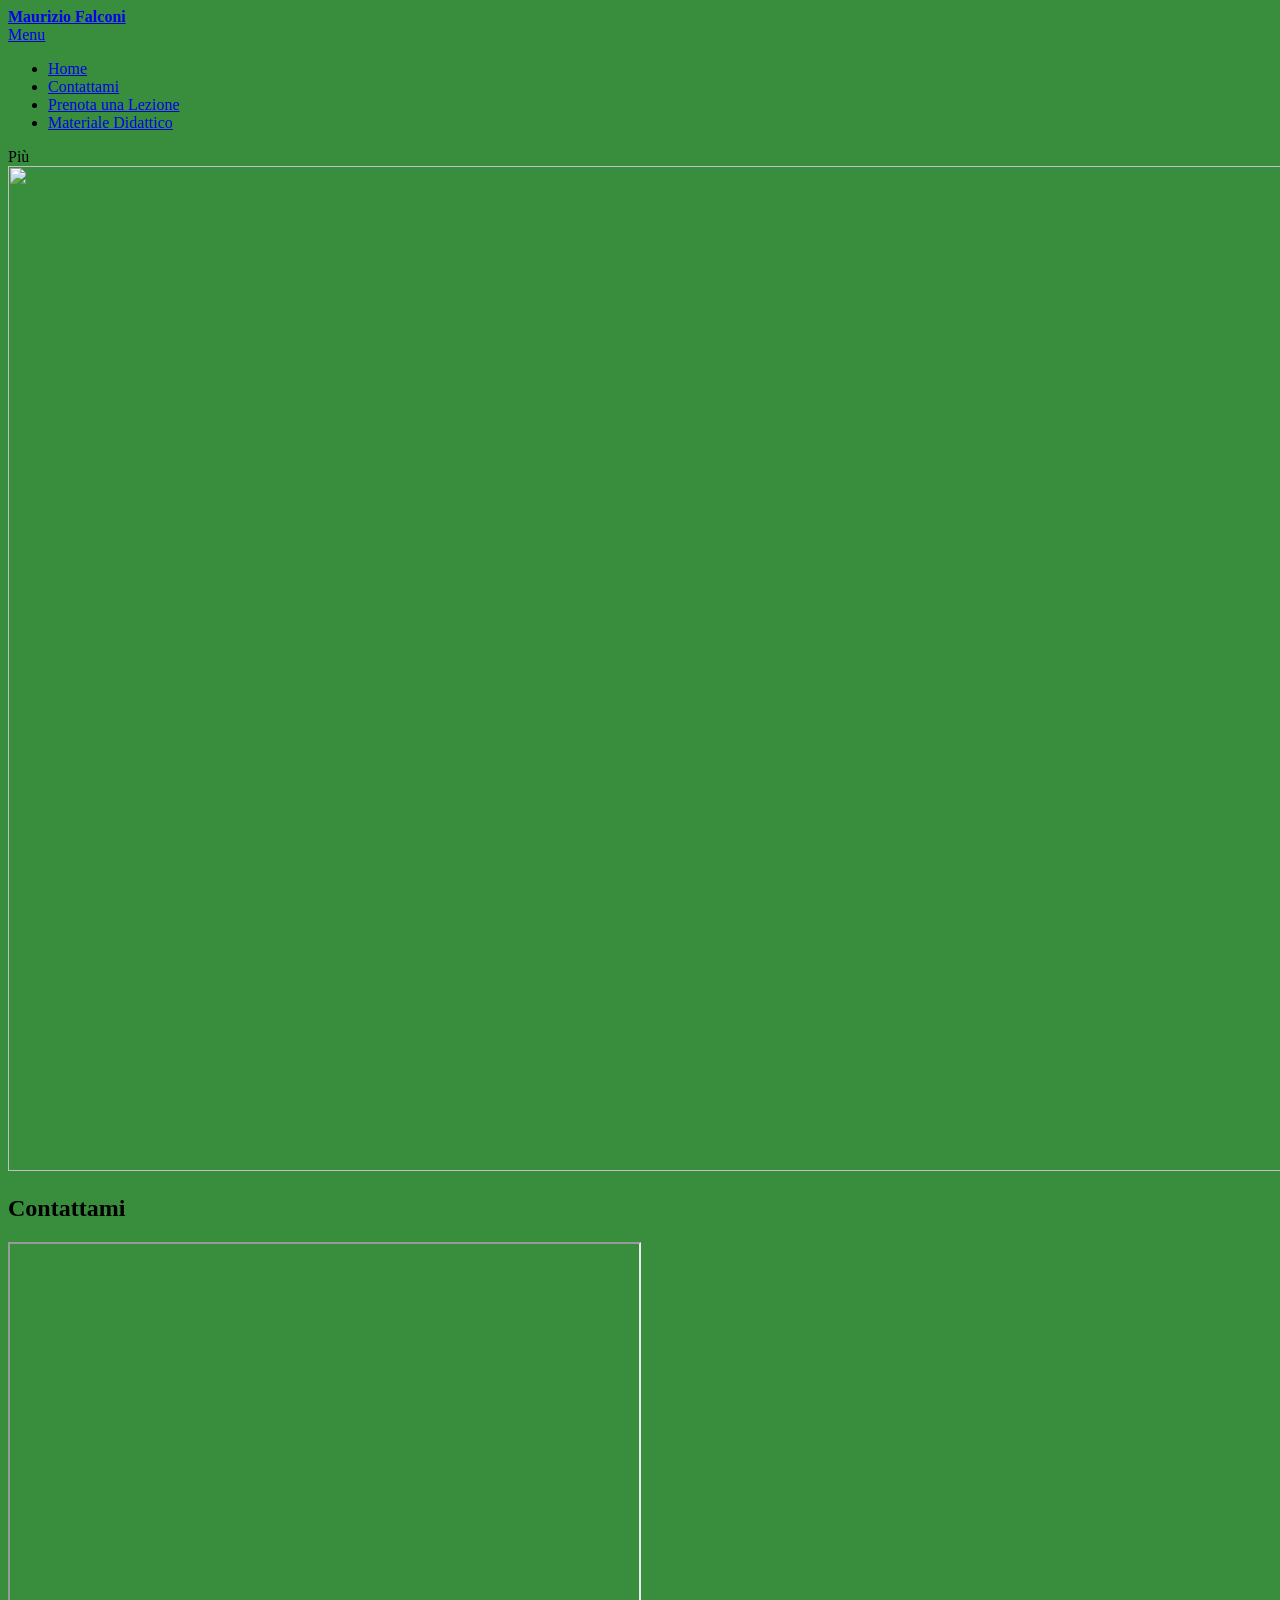
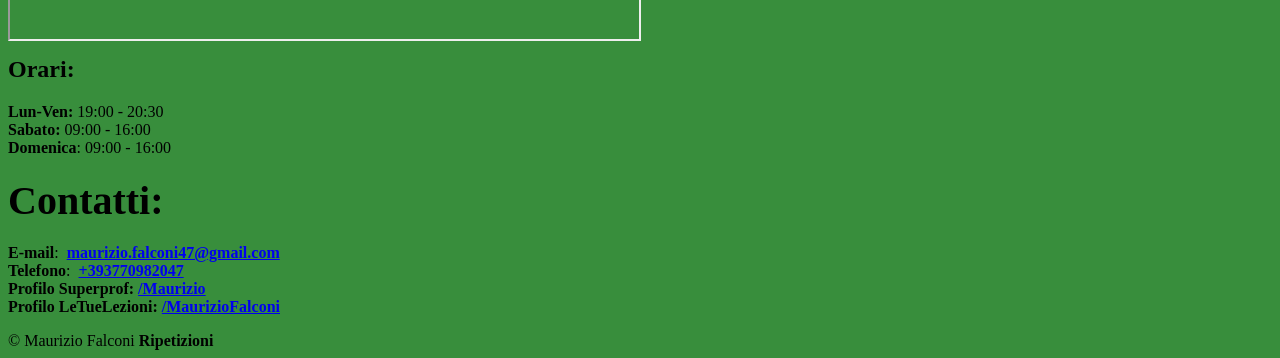
==== contattami.html @ 25b75763 "Redact embedded Webnode telemetry IP" ====
<!DOCTYPE html>
<html class="no-js" prefix="og: https://ogp.me/ns#" lang="it">

<head>
    <link rel="preconnect" href="https://d1di2lzuh97fh2.cloudfront.net" crossorigin>
    <link rel="preconnect" href="https://fonts.gstatic.com" crossorigin>
    <meta charset="utf-8">
    <link rel="icon" href="assets/mf-circle-logo.png" type="image/svg+xml" sizes="any">
    <link rel="icon" href="assets/mf-circle-logo.png" type="image/svg+xml" sizes="16x16">
    <link rel="icon" href="assets/mf-circle-logo.png">
    <link rel="apple-touch-icon" href="assets/mf-circle-logo.png">
    <link rel="icon" href="assets/mf-circle-logo.png">
    <meta http-equiv="X-UA-Compatible" content="IE=edge">
    <title>Contattami</title>
    <meta name="viewport" content="width=device-width,initial-scale=1,viewport-fit=cover">
    <meta name="msapplication-tap-highlight" content="no">
    <link href="https://d1di2lzuh97fh2.cloudfront.net/files/15/151/1514ft.css?ph=2823b03174" rel="stylesheet">
    <link href="https://d1di2lzuh97fh2.cloudfront.net/files/2x/2x1/2x1261.css?ph=2823b03174"
        media="screen and (min-width:37.5em)" rel="stylesheet" disabled>
    <link href="https://d1di2lzuh97fh2.cloudfront.net/files/21/21d/21dfiv.css?ph=2823b03174" rel="stylesheet">
    <link href="https://d1di2lzuh97fh2.cloudfront.net/files/1f/1fw/1fw25g.css?ph=2823b03174"
        media="screen and (min-width:37.5em)" rel="stylesheet" disabled>
    <link href="https://d1di2lzuh97fh2.cloudfront.net/files/1j/1jw/1jwyl1.css?ph=2823b03174" media="print"
        rel="stylesheet">
    <link href="https://d1di2lzuh97fh2.cloudfront.net/files/24/240/240w5q.css?ph=2823b03174"
        media="screen and (min-width:100000em)" rel="stylesheet" data-type="cq" disabled>
    <link rel="stylesheet" href="https://d1di2lzuh97fh2.cloudfront.net/files/1z/1z9/1z9fw0.css?ph=2823b03174"
        data-wnd_color_scheme_file="">
    <link rel="stylesheet" href="https://d1di2lzuh97fh2.cloudfront.net/files/22/223/2232if.css?ph=2823b03174"
        data-wnd_color_scheme_desktop_file="" media="screen and (min-width:37.5em)" disabled="">
    <link rel="stylesheet" href="https://d1di2lzuh97fh2.cloudfront.net/files/0s/0sx/0sx2kd.css?ph=2823b03174"
        data-wnd_additive_color_file="">
    <link rel="stylesheet" href="https://d1di2lzuh97fh2.cloudfront.net/files/1z/1zb/1zbgk3.css?ph=2823b03174"
        data-wnd_typography_file="">
    <link rel="stylesheet" href="https://d1di2lzuh97fh2.cloudfront.net/files/27/27j/27jcp6.css?ph=2823b03174"
        data-wnd_typography_desktop_file="" media="screen and (min-width:37.5em)" disabled="">
    <script>
        var desktopStylesLoaded = false;
        function loadDesktopCSS() {
            if (!desktopStylesLoaded) {
                if (window.innerWidth >= 600) {
                    for (var i = 0,
                        desktopStyles = document.querySelectorAll(
                            'head > link[href*="css"][media="screen and (min-width:37.5em)"]');
                        i < desktopStyles.length; i++) {
                        desktopStyles[i].removeAttribute('disabled');
                    }
                    desktopStylesLoaded = true;
                }
            }
        }
        loadDesktopCSS();
        window.addEventListener('resize', loadDesktopCSS);

        const supportsContainerQueries = "container" in document.documentElement.style;
        if (!supportsContainerQueries) {
            fetch(document.querySelector('head > link[data-type="cq"]').getAttribute('href')).then((data) => {
                data.text().then((css) => {
                    const styleElement = document.createElement('style');
                    styleElement.type = 'text/css';
                    document.head.appendChild(styleElement);
                    styleElement.appendChild(document.createTextNode(css));

                    let addCqBodyClassInterval = setInterval(addCqBodyClass, 100)
                    function addCqBodyClass() {
                        if (document.body) {
                            document.body.classList.add('cq-css-polyfill');
                            clearInterval(addCqBodyClassInterval);
                        }
                    }
                });
            });
            // import("https://cdn.skypack.dev/container-query-polyfill");
        }
    </script>
    <link rel="preload stylesheet" href="https://d1di2lzuh97fh2.cloudfront.net/files/0d/0ds/0dscwu.css?ph=2823b03174"
        as="style">
    <meta name="description" content="Lun - Sab: 09:00 - 19:00Domenica: Chiuso">
    <meta name="keywords" content="">
    <meta name="generator" content="Webnode 2">
    <meta name="apple-mobile-web-app-capable" content="yes">
    <meta name="apple-mobile-web-app-status-bar-style" content="black">
    <meta name="format-detection" content="telephone=no">

    <meta property="og:url" content="https://maurizio-falconi.webnode.it/contattami/">
    <meta property="og:title" content="Contattami">
    <meta property="og:type" content="article">
    <meta property="og:description" content="Lun - Sab: 09:00 - 19:00Domenica: Chiuso">
    <meta property="og:site_name" content="Maurizio Falconi">
    <meta property="og:image"
        content="https://2823b03174.cbaul-cdnwnd.com/71cb8abe379d99fdcd810798054393c0/200000000-e0eb9e0ebd/700/blurmathWP-green.png?ph=2823b03174">
    <meta property="og:article:published_time" content="2023-06-05T00:00:00+0200">
    <meta name="robots" content="index,follow">
    <link rel="canonical" href="https://maurizio-falconi.webnode.it/contattami/">
    <script>window.checkAndChangeSvgColor = function (c) { try { var a = document.getElementById(c); if (a) { c = [["border", "borderColor"], ["outline", "outlineColor"], ["color", "color"]]; for (var h, b, d, f = [], e = 0, m = c.length; e < m; e++)if (h = window.getComputedStyle(a)[c[e][1]].replace(/\s/g, "").match(/^rgb[a]?\(([0-9]{1,3}),([0-9]{1,3}),([0-9]{1,3})/i)) { b = ""; for (var g = 1; 3 >= g; g++)b += ("0" + parseInt(h[g], 10).toString(16)).slice(-2); "0" === b.charAt(0) && (d = parseInt(b.substr(0, 2), 16), d = Math.max(16, d), b = d.toString(16) + b.slice(-4)); f.push(c[e][0] + "=" + b) } if (f.length) { var k = a.getAttribute("data-src"), l = k + (0 > k.indexOf("?") ? "?" : "&") + f.join("&"); a.src != l && (a.src = l, a.outerHTML = a.outerHTML) } } } catch (n) { } };</script>
</head>

<body
    class="l layout wt-page ac-s ac-n l-boxed b-btn-r b-btn-s-l b-btn-dbb b-btn-bw-1 img-d-n img-t-u img-h-n line-solid b-e-ds lbox-l   hb-on  wnd-fe"
    style="background-color:#388E3C">

    <div
        class="wnd-page l-page cs-gray ac-forest t-t-fs-l t-t-fw-s t-t-sp-n t-t-d-n t-s-fs-m t-s-fw-s t-s-sp-n t-s-d-n t-p-fs-m t-p-fw-m t-p-sp-n t-h-fs-l t-h-fw-s t-h-sp-n t-bq-fs-m t-bq-fw-m t-bq-sp-n t-bq-d-l t-btn-fw-l t-nav-fw-l t-pd-fw-l">
        <div id="wrapper" class="l-w t cf t-01">
            <div class="l-bg cf sc-m">
                <div class="s-bg-l wnd-background-solid" style="background-color:#388E3C">


                </div>
            </div>
            <header class="l-h cf">
                <div class="sw cf">
                    <div class="sw-c cf">
                        <!-- <section class="s s-hb cf sc-ml wnd-background-pattern  wnd-w-wide wnd-hbs-on wnd-hbi-on">
                            <div class="s-w cf">
                                <div class="s-o cf">
                                    <div class="s-bg cf">
                                        <div class="s-bg-l wnd-background-pattern  bgpos-center-center bgatt-scroll"
                                            style="background-image:url('https://d1di2lzuh97fh2.cloudfront.net/files/02/02e/02ei6g.png?ph=2823b03174')">


                                        </div>
                                    </div>
                                    <div class="s-c">
                                        <div class="s-hb-c cf">
                                            <div class="hb-si">
                                                <div class="si">
                                                    <div class="si-c"><a href="https://www.facebook.com/webnode"
                                                            target="_blank" rel="noreferrer nofollow"
                                                            title="Facebook"><svg xmlns="https://www.w3.org/2000/svg"
                                                                viewBox="0 0 24 24" height="18px" width="18px">
                                                                <path
                                                                    d="M24 12.073c0-6.627-5.373-12-12-12s-12 5.373-12 12c0 5.99 4.388 10.954 10.125 11.854v-8.385H7.078v-3.47h3.047V9.43c0-3.007 1.792-4.669 4.533-4.669 1.312 0 2.686.235 2.686.235v2.953H15.83c-1.491 0-1.956.925-1.956 1.874v2.25h3.328l-.532 3.47h-2.796v8.385C19.612 23.027 24 18.062 24 12.073z"
                                                                    fill="#bebebe"></path>
                                                            </svg></a><a href="https://www.twitter.com/webnode"
                                                            target="_blank" rel="noreferrer nofollow"
                                                            title="Twitter"><svg xmlns="https://www.w3.org/2000/svg"
                                                                viewBox="0 0 24 24" height="18px" width="18px">
                                                                <path
                                                                    d="M23.953 4.57a10 10 0 01-2.825.775 4.958 4.958 0 002.163-2.723c-.951.555-2.005.959-3.127 1.184a4.92 4.92 0 00-8.384 4.482C7.69 8.095 4.067 6.13 1.64 3.162a4.822 4.822 0 00-.666 2.475c0 1.71.87 3.213 2.188 4.096a4.904 4.904 0 01-2.228-.616v.06a4.923 4.923 0 003.946 4.827 4.996 4.996 0 01-2.212.085 4.936 4.936 0 004.604 3.417 9.867 9.867 0 01-6.102 2.105c-.39 0-.779-.023-1.17-.067a13.995 13.995 0 007.557 2.209c9.053 0 13.998-7.496 13.998-13.985 0-.21 0-.42-.015-.63A9.935 9.935 0 0024 4.59z"
                                                                    fill="#bebebe"></path>
                                                            </svg></a><a href="https://www.instagram.com/webnode_ag/"
                                                            target="_blank" rel="noreferrer nofollow"
                                                            title="Instagram"><svg viewBox="0 0 24 24"
                                                                xmlns="https://www.w3.org/2000/svg" height="18px"
                                                                width="18px">
                                                                <path
                                                                    d="M12 0C8.74 0 8.333.015 7.053.072 5.775.132 4.905.333 4.14.63c-.789.306-1.459.717-2.126 1.384S.935 3.35.63 4.14C.333 4.905.131 5.775.072 7.053.012 8.333 0 8.74 0 12s.015 3.667.072 4.947c.06 1.277.261 2.148.558 2.913a5.885 5.885 0 001.384 2.126A5.868 5.868 0 004.14 23.37c.766.296 1.636.499 2.913.558C8.333 23.988 8.74 24 12 24s3.667-.015 4.947-.072c1.277-.06 2.148-.262 2.913-.558a5.898 5.898 0 002.126-1.384 5.86 5.86 0 001.384-2.126c.296-.765.499-1.636.558-2.913.06-1.28.072-1.687.072-4.947s-.015-3.667-.072-4.947c-.06-1.277-.262-2.149-.558-2.913a5.89 5.89 0 00-1.384-2.126A5.847 5.847 0 0019.86.63c-.765-.297-1.636-.499-2.913-.558C15.667.012 15.26 0 12 0zm0 2.16c3.203 0 3.585.016 4.85.071 1.17.055 1.805.249 2.227.415.562.217.96.477 1.382.896.419.42.679.819.896 1.381.164.422.36 1.057.413 2.227.057 1.266.07 1.646.07 4.85s-.015 3.585-.074 4.85c-.061 1.17-.256 1.805-.421 2.227a3.81 3.81 0 01-.899 1.382 3.744 3.744 0 01-1.38.896c-.42.164-1.065.36-2.235.413-1.274.057-1.649.07-4.859.07-3.211 0-3.586-.015-4.859-.074-1.171-.061-1.816-.256-2.236-.421a3.716 3.716 0 01-1.379-.899 3.644 3.644 0 01-.9-1.38c-.165-.42-.359-1.065-.42-2.235-.045-1.26-.061-1.649-.061-4.844 0-3.196.016-3.586.061-4.861.061-1.17.255-1.814.42-2.234.21-.57.479-.96.9-1.381.419-.419.81-.689 1.379-.898.42-.166 1.051-.361 2.221-.421 1.275-.045 1.65-.06 4.859-.06l.045.03zm0 3.678a6.162 6.162 0 100 12.324 6.162 6.162 0 100-12.324zM12 16c-2.21 0-4-1.79-4-4s1.79-4 4-4 4 1.79 4 4-1.79 4-4 4zm7.846-10.405a1.441 1.441 0 01-2.88 0 1.44 1.44 0 012.88 0z"
                                                                    fill="#bebebe"></path>
                                                            </svg></a>
                                                        </div>
                                                </div>
                                            </div>
                                            <div class="hb-ci">
                                                <div class="ci">
                                                    <div class="ci-c">
                                                        <div class="ci-news">
                                                            <span>Es. Siamo aperti tutti i giorni dalle 9:00 alle
                                                                18:00</span>
                                                        </div>
                                                        <div class="ci-mail">
                                                            <span><a href="mailto:Es. contatto@esempio.it">Es.
                                                                    contatto@esempio.it</a></span>
                                                        </div>
                                                        <div class="ci-phone">
                                                            <span><a href="tel:Es. +39 987 6543211">Es. +39 987
                                                                    6543211</a></span>
                                                        </div>
                                                    </div>
                                                </div>
                                            </div>
                                            <div class="hb-ccy">

                                            </div>
                                            <div class="hb-lang">

                                            </div>
                                        </div>
                                    </div>
                                </div>
                            </div>
                        </section> -->
                        <section
                            class="s s-hn s-hn-default wnd-mt-classic wnd-na-c logo-classic sc-m wnd-background-solid  wnd-w-wide wnd-nh-m hm-claims menu-bottom">
                            <div class="s-w">
                                <div class="s-o">

                                    <div class="s-bg">
                                        <div class="s-bg-l" style="background-color:#388E3C">


                                        </div>
                                    </div>

                                    <div class="h-w h-f wnd-fixed">

                                        <div class="n-l initial-state">
                                            <div class="s-c">
                                                <div class="logo-block">
                                                    <div
                                                        class="b b-l logo logo-default logo-nb raleway logo-25 b-ls-m wnd-logo-with-text">
                                                        <div class="b-l-c logo-content">
                                                            <a class="b-l-link logo-link"
                                                                href="/mauriziofalconi-ripetizioni/index.html">





                                                                <div class="b-l-br logo-br"></div>

                                                                <div class="b-l-text logo-text-wrapper">
                                                                    <div class="b-l-text-w logo-text">
                                                                        <span class="b-l-text-c logo-text-cell"><strong>Maurizio
                                                                                Falconi</strong></span>
                                                                    </div>
                                                                </div>

                                                            </a>
                                                        </div>
                                                    </div>
                                                </div>
                                                <div class="cart-and-mobile">




                                                    <div id="menu-mobile">
                                                        <a href="#" id="menu-submit"><span></span>Menu</a>
                                                    </div>
                                                </div>

                                                <div id="menu-slider">
                                                    <div id="menu-block">
                                                        <nav id="menu" data-align="centered" class="centered"
                                                            data-type="sliding">
                                                            <div class="menu-font menu-wrapper">
                                                                <a href="#" class="menu-close" rel="nofollow"
                                                                    title="Close Menu"></a>
                                                                <ul class="level-1">
                                                                    <li class="wnd-homepage">
                                                                        <a class="menu-item"
                                                                            href="/mauriziofalconi-ripetizioni/index.html"><span
                                                                                class="menu-item-text">Home</span></a>

                                                                    </li>
                                                                    <li class="wnd-active wnd-active-path">
                                                                        <a class="menu-item"
                                                                            href="/mauriziofalconi-ripetizioni/contattami.html"><span
                                                                                class="menu-item-text">Contattami</span></a>

                                                                    </li>
                                                                    <li>
                                                                        <a class="menu-item"
                                                                            href="/mauriziofalconi-ripetizioni/prenota-una-lezione.html"><span
                                                                                class="menu-item-text">Prenota una
                                                                                Lezione</span></a>

                                                                    </li>
                                                                    <li class="wnd-active wnd-active-path">
                                                                        <a class="menu-item"
                                                                            href="/mauriziofalconi-ripetizioni/materiale-didattico.html"><span
                                                                                class="menu-item-text">Materiale
                                                                                Didattico</span></a>

                                                                    </li>
                                                                </ul>
                                                                <span class="more-text">Più</span>
                                                            </div>
                                                        </nav>
                                                    </div>
                                                </div>

                                            </div>
                                        </div>

                                    </div>

                                </div>
                            </div>
                        </section>
                    </div>
                </div>
            </header>
            <main class="l-m cf">
                <div class="sw cf">
                    <div class="sw-c cf">
                        <section
                            class="s s-hm s-hm-claims cf sc-m wnd-background-image  wnd-w-wider wnd-s-higher wnd-h-70 wnd-nh-m wnd-p-cc hn-default">
                            <div class="s-w cf">
                                <div class="s-o cf">
                                    <div class="s-bg">
                                        <div
                                            class="s-bg-l wnd-background-image fx-none bgpos-center-center bgatt-scroll">
                                            <picture>
                                                <source type="image/webp"
                                                    srcset="https://2823b03174.cbaul-cdnwnd.com/71cb8abe379d99fdcd810798054393c0/200000001-9e48c9e48e/700/blurmathWP-green.webp?ph=2823b03174 700w, https://2823b03174.cbaul-cdnwnd.com/71cb8abe379d99fdcd810798054393c0/200000001-9e48c9e48e/blurmathWP-green.webp?ph=2823b03174 1920w, https://2823b03174.cbaul-cdnwnd.com/71cb8abe379d99fdcd810798054393c0/200000001-9e48c9e48e/blurmathWP-green.webp?ph=2823b03174 2x"
                                                    sizes="100vw"><img
                                                    src="https://2823b03174.cbaul-cdnwnd.com/71cb8abe379d99fdcd810798054393c0/200000000-e0eb9e0ebd/blurmathWP-green.png?ph=2823b03174"
                                                    width="1920" height="1005" alt="" fetchpriority="high">
                                            </picture>

                                        </div>
                                    </div>
                                    <div class="h-c s-c">
                                        <div class="h-c-b">
                                            <div class="h-c-b-i">
                                                <h1 class="claim cf"><span
                                                        class="sit b claim-gray claim-wb fira-sans claim-64">
                                                        <span class="sit-w"><span
                                                                class="sit-c"><strong>Contattami</strong></span></span>
                                                    </span></h1>
                                            </div>
                                        </div>
                                    </div>
                                </div>
                            </div>
                        </section>
                        <section class="s s-basic cf sc-ml wnd-background-pattern  wnd-w-wider wnd-s-normal wnd-h-auto">
                            <div class="s-w cf">
                                <div class="s-o s-fs cf">
                                    <div class="s-bg cf">
                                        <div class="s-bg-l wnd-background-pattern  bgpos-center-center bgatt-scroll"
                                            style="background-image:url('https://d1di2lzuh97fh2.cloudfront.net/files/02/02e/02ei6g.png?ph=2823b03174')">


                                        </div>
                                    </div>
                                    <div class="s-c s-fs cf">
                                        <div class="ez cf">
                                            <div class="ez-c">
                                                <div class="cw cf">
                                                    <div class="cw-c cf">
                                                        <div class="c cf" style="width:49.8%;">
                                                            <div class="c-c cf">
                                                                <div class="b b-map b-s"
                                                                    style="margin-left:0%;margin-right:0%;">
                                                                    <div class="b-c"
                                                                        id="wnd_MapBlock_873806110_container"
                                                                        style="position:relative;padding-bottom:62.71%;">
                                                                        <iframe
                                                                            src="https://www.google.com/maps/embed?pb=!1m18!1m12!1m3!1d45300.940524312464!2d10.301021257226575!3d44.79489540672298!2m3!1f0!2f0!3f0!3m2!1i1024!2i768!4f13.1!3m3!1m2!1s0x47806ae154d4c32f%3A0x3a137735c90369a!2sParma%20PR!5e0!3m2!1sit!2sit!4v1694862606423!5m2!1sit!2sit"
                                                                            style="position:absolute;top:0%;left:0%;width:100%;height:100%;"></iframe>
                                                                    </div>
                                                                </div>
                                                            </div>
                                                        </div>
                                                        <div class="c cf" style="width:45.2%;">
                                                            <div class="c-c cf">
                                                                <div class="b b-text cf">
                                                                    <div
                                                                        class="b-c b-text-c b-s b-s-t60 b-s-b60 b-cs cf">
                                                                        <h2><strong>
                                                                                <font class="wnd-font-size-80">Orari:
                                                                                </font>
                                                                            </strong></h2>
                                                                        <p><strong>Lun-Ven:</strong> 19:00 - 20:30<br>
                                                                            <strong>Sabato:</strong> 09:00 - 16:00<br>
                                                                            <strong>Domenica</strong>: 09:00 - 16:00
                                                                        </p>
                                                                    </div>
                                                                </div>
                                                                <div class="b b-text cf">
                                                                    <div
                                                                        class="b-c b-text-c b-s b-s-t60 b-s-b60 b-cs cf">
                                                                        <h2><strong
                                                                                style="font-size: 2.5rem; letter-spacing: 0px;">
                                                                                <font class="wnd-font-size-60">Contatti:
                                                                                </font>
                                                                            </strong><br></h2>

                                                                        <p><strong>E-mail</strong>:&nbsp;&nbsp;<a
                                                                                href="mailto:maurizio.falconi47@gmail.com"><strong>maurizio.falconi47@gmail.com</strong></a><br>
                                                                            <strong>Telefono</strong>:&nbsp; <strong><a
                                                                                    href="tel:+393770982047">+393770982047</a></strong><br>
                                                                                    <strong>Profilo Superprof: <a href="https://www.superprof.it/studente-fisica-propone-lezioni-matematica-fisica-per-scuola-media-liceo-milano-presenza-remoto.html">/Maurizio</a></strong><br>
                                                                                    <strong>Profilo LeTueLezioni: <a href="https://www.letuelezioni.it/insegnanti/maurizio-falconi.htm">/MaurizioFalconi</a></strong>
                                                                        </p>
                                                                    </div>
                                                                </div>
                                                            </div>
                                                        </div>
                                                    </div>
                                                </div>
                                            </div>
                                        </div>
                                    </div>
                                </div>
                            </div>
                        </section>
                    </div>
                </div>
            </main>
            <footer class="l-f cf">
                <div class="sw cf">
                    <div class="sw-c cf">
                        <section data-wn-border-element="s-f-border"
                            class="s s-f s-f-edit sc-m wnd-background-solid  wnd-w-wide wnd-s-high wnd-h-auto">
                            <div class="s-bg-l" style="background-color:#388E3C">
                                <div class="copyright">
                                    &copy; Maurizio Falconi <strong><span>Ripetizioni</span></strong>
                                </div>
                                
                            </div>
                            
                            <div class="s-f-bg-stripe"></div>
                        </section>
                    </div>
                </div>
            </footer>
        </div>

    </div>
    

    <script>!function () { if (0 == document.getElementsByClassName("wnd-cms").length) for (var e = document.getElementsByClassName("c"), s = 0; s < e.length; s++) { var t = e[s].querySelector("div"), l = t.getElementsByClassName("b-text-c"); void 0 != l[0] && t.firstChild == t.lastChild && "" === l[0].innerText && (e[s].classList ? e[s].classList.add("column-empty") : (e[s].classList ? e[s].classList.contains("column-empty") : new RegExp("\\bcolumn-empty\\b").test(e[s].className)) && (e[s].className += " column-empty")) } }()</script>
    <script type="module" src="https://d1di2lzuh97fh2.cloudfront.net/files/2e/2eo/2eob2p.js?ph=2823b03174"></script>
    <script src="https://d1di2lzuh97fh2.cloudfront.net/client.fe/js.compiled/lang.it.1170.js?ph=2823b03174"
        crossorigin="anonymous"></script>
    <script src="https://d1di2lzuh97fh2.cloudfront.net/client.fe/js.compiled/compiled.multi.2-1551.js?ph=2823b03174"
        crossorigin="anonymous"></script>
    <script>var wnd = wnd || {}; wnd.$data = { "image_content_items": { "wnd_ThumbnailBlock_1": { "id": "wnd_ThumbnailBlock_1", "type": "wnd.pc.ThumbnailBlock" }, "wnd_HeaderSection_header_main_638881452": { "id": "wnd_HeaderSection_header_main_638881452", "type": "wnd.pc.HeaderSection" }, "wnd_ImageBlock_64228471": { "id": "wnd_ImageBlock_64228471", "type": "wnd.pc.ImageBlock" }, "wnd_Section_contact_193071994": { "id": "wnd_Section_contact_193071994", "type": "wnd.pc.Section" }, "wnd_LogoBlock_42935344": { "id": "wnd_LogoBlock_42935344", "type": "wnd.pc.LogoBlock" }, "wnd_FooterSection_footer_319691809": { "id": "wnd_FooterSection_footer_319691809", "type": "wnd.pc.FooterSection" } }, "svg_content_items": { "wnd_ImageBlock_64228471": { "id": "wnd_ImageBlock_64228471", "type": "wnd.pc.ImageBlock" }, "wnd_LogoBlock_42935344": { "id": "wnd_LogoBlock_42935344", "type": "wnd.pc.LogoBlock" } }, "content_items": [], "project_info": { "isMultilanguage": false, "isMulticurrency": false, "eshop_tax_enabled": "0", "country_code": "it", "contact_state": "", "eshop_tax_type": "VAT", "eshop_discounts": false }, "eshopSettings": { "ESHOP_SETTINGS_DISPLAY_PRICE_WITHOUT_VAT": false, "ESHOP_SETTINGS_DISPLAY_ADDITIONAL_VAT": false, "ESHOP_SETTINGS_DISPLAY_SHIPPING_COST": false } };</script>
    <script>wnd.$system = { "fileSystemType": "aws_s3", "localFilesPath": "https:\/\/maurizio-falconi.webnode.it\/_files\/", "awsS3FilesPath": "https:\/\/2823b03174.cbaul-cdnwnd.com\/71cb8abe379d99fdcd810798054393c0\/", "staticFiles": "https:\/\/d1di2lzuh97fh2.cloudfront.net\/files", "isCms": false, "staticCDNServers": ["https:\/\/d1di2lzuh97fh2.cloudfront.net\/"], "fileUploadAllowExtension": ["jpg", "jpeg", "jfif", "png", "gif", "bmp", "ico", "svg", "webp", "tiff", "pdf", "doc", "docx", "ppt", "pptx", "pps", "ppsx", "odt", "xls", "xlsx", "txt", "rtf", "mp3", "wma", "wav", "ogg", "amr", "flac", "m4a", "3gp", "avi", "wmv", "mov", "mpg", "mkv", "mp4", "mpeg", "m4v", "swf", "gpx", "stl", "csv", "xml", "txt", "dxf", "dwg", "iges", "igs", "step", "stp"], "maxUserFormFileLimit": 4194304, "frontendLanguage": "it", "backendLanguage": "it", "frontendLanguageId": "1", "page": { "id": 200000050, "identifier": "contattami", "template": { "id": 200000006, "styles": { "typography": "t-01_new", "typoTitleSizes": "t-t-fs-l", "typoTitleWeights": "t-t-fw-s", "typoTitleSpacings": "t-t-sp-n", "typoTitleDecorations": "t-t-d-n", "typoSubtitleSizes": "t-s-fs-m", "typoSubtitleWeights": "t-s-fw-s", "typoSubtitleSpacings": "t-s-sp-n", "typoSubtitleDecorations": "t-s-d-n", "typoParagraphSizes": "t-p-fs-m", "typoParagraphWeights": "t-p-fw-m", "typoParagraphSpacings": "t-p-sp-n", "typoHeadingSizes": "t-h-fs-l", "typoHeadingWeights": "t-h-fw-s", "typoHeadingSpacings": "t-h-sp-n", "typoBlockquoteSizes": "t-bq-fs-m", "typoBlockquoteWeights": "t-bq-fw-m", "typoBlockquoteSpacings": "t-bq-sp-n", "typoBlockquoteDecorations": "t-bq-d-l", "scheme": "cs-gray", "additiveColor": "ac-forest", "acHeadings": false, "acSubheadings": true, "acIcons": false, "acOthers": false, "acMenu": true, "imageStyle": "img-d-n", "imageHover": "img-h-n", "imageTitle": "img-t-u", "buttonStyle": "b-btn-r", "buttonSize": "b-btn-s-l", "buttonDecoration": "b-btn-dbb", "buttonBorders": "b-btn-bw-1", "lineStyle": "line-solid", "eshopGridItemStyle": "b-e-ds", "formStyle": "light", "menuType": "wnd-mt-classic", "menuStyle": "menu-bottom", "lightboxStyle": "lbox-l", "columnSpaces": "", "sectionWidth": "wnd-w-wider", "sectionSpace": "wnd-s-normal", "layoutType": "l-boxed", "layoutDecoration": "l-d-none", "background": { "default": "wnd-background-solid" }, "backgroundSettings": { "default": { "id": "material-#388E3C", "color": "#388E3C", "brightness": 0.450000000000000011102230246251565404236316680908203125, "mediaType": "solidColors" } }, "buttonWeight": "t-btn-fw-l", "productWeight": "t-pd-fw-l", "menuWeight": "t-nav-fw-l", "headerBarStyle": "hb-on", "sectionColor": "sc-m", "headerType": "editzone" } }, "layout": "default", "name": "Contattami", "html_title": "Contattami", "language": "it", "langId": 1, "isHomepage": false, "meta_description": "", "meta_keywords": "", "header_code": "", "footer_code": "", "styles": { "pageBased": { "navline": { "style": { "sectionWidth": "wnd-w-wide", "sectionHeight": "wnd-nh-m", "sectionPosition": "wnd-na-c" } } } }, "countFormsEntries": [] }, "listingsPrefix": "\/l\/", "productPrefix": "\/p\/", "cartPrefix": "\/cart\/", "checkoutPrefix": "\/checkout\/", "searchPrefix": "\/search\/", "isCheckout": false, "isEshop": false, "hasBlog": false, "isProductDetail": false, "isListingDetail": false, "listing_page": [], "hasEshopAnalytics": false, "gTagId": null, "gAdsId": null, "format": { "be": { "DATE_TIME": { "mask": "%d.%m.%Y %H:%M", "regexp": "^(((0?[1-9]|[1,2][0-9]|3[0,1])\\.(0?[1-9]|1[0-2])\\.[0-9]{1,4})(( [0-1][0-9]| 2[0-3]):[0-5][0-9])?|(([0-9]{4}(0[1-9]|1[0-2])(0[1-9]|[1,2][0-9]|3[0,1])(0[0-9]|1[0-9]|2[0-3])[0-5][0-9][0-5][0-9])))?$" }, "DATE": { "mask": "%d.%m.%Y", "regexp": "^((0?[1-9]|[1,2][0-9]|3[0,1])\\.(0?[1-9]|1[0-2])\\.[0-9]{1,4})$" }, "CURRENCY": { "mask": { "point": ",", "thousands": ".", "decimals": 2, "mask": "%s", "zerofill": true } } }, "fe": { "DATE_TIME": { "mask": "%d.%m.%Y %H:%M", "regexp": "^(((0?[1-9]|[1,2][0-9]|3[0,1])\\.(0?[1-9]|1[0-2])\\.[0-9]{1,4})(( [0-1][0-9]| 2[0-3]):[0-5][0-9])?|(([0-9]{4}(0[1-9]|1[0-2])(0[1-9]|[1,2][0-9]|3[0,1])(0[0-9]|1[0-9]|2[0-3])[0-5][0-9][0-5][0-9])))?$" }, "DATE": { "mask": "%d.%m.%Y", "regexp": "^((0?[1-9]|[1,2][0-9]|3[0,1])\\.(0?[1-9]|1[0-2])\\.[0-9]{1,4})$" }, "CURRENCY": { "mask": { "point": ",", "thousands": ".", "decimals": 2, "mask": "%s", "zerofill": true } } } }, "e_product": null, "listing_item": null, "feReleasedFeatures": { "projectFreeBarFixed": false, "projectFreeBarFixedButton": true, "projectFreeBarFixedButtonDark": false, "projectFreeBarV4": true, "siteFulltextSearch": true, "eshopPriceDisplaySettings": true, "eshopUnitPrices": true, "dualCurrency": false, "HeurekaSatisfactionSurvey": false, "useOnlyDefaultFreeBar": true }, "labels": { "dualCurrency.fixedRate": "", "invoicesGenerator.W2EshopInvoice.alreadyPayed": "Non pagare! - Gi\u00e0 pagato", "invoicesGenerator.W2EshopInvoice.amount": "Quantit\u00e0:", "invoicesGenerator.W2EshopInvoice.contactInfo": "Informazioni di contatto:", "invoicesGenerator.W2EshopInvoice.couponCode": "Codice promozionale:", "invoicesGenerator.W2EshopInvoice.customer": "Cliente:", "invoicesGenerator.W2EshopInvoice.dateOfIssue": "Data di emissione:", "invoicesGenerator.W2EshopInvoice.dateOfTaxableSupply": "Data di fornitura imponibile:", "invoicesGenerator.W2EshopInvoice.dic": "Partita Iva:", "invoicesGenerator.W2EshopInvoice.discount": "Sconto", "invoicesGenerator.W2EshopInvoice.dueDate": "Scadenza:", "invoicesGenerator.W2EshopInvoice.email": "E-mail:", "invoicesGenerator.W2EshopInvoice.filenamePrefix": "Fattura-", "invoicesGenerator.W2EshopInvoice.fiscalCode": "Codice fiscale:", "invoicesGenerator.W2EshopInvoice.freeShipping": "Spedizione gratuita", "invoicesGenerator.W2EshopInvoice.ic": "Codice fiscale azienda:", "invoicesGenerator.W2EshopInvoice.invoiceNo": "Fattura numero", "invoicesGenerator.W2EshopInvoice.invoiceNoTaxed": "Fattura - Numero di fattura fiscale", "invoicesGenerator.W2EshopInvoice.notVatPayers": "Senza partita IVA", "invoicesGenerator.W2EshopInvoice.orderNo": "Numero dell'ordine:", "invoicesGenerator.W2EshopInvoice.paymentPrice": "Costo del metodo di pagamento:", "invoicesGenerator.W2EshopInvoice.pec": "PEC:", "invoicesGenerator.W2EshopInvoice.phone": "Telefono:", "invoicesGenerator.W2EshopInvoice.priceExTax": "Prezzo escl. IVA:", "invoicesGenerator.W2EshopInvoice.priceIncludingTax": "Prezzo incl. IVA:", "invoicesGenerator.W2EshopInvoice.product": "Prodotto:", "invoicesGenerator.W2EshopInvoice.productNr": "Numero prodotto:", "invoicesGenerator.W2EshopInvoice.recipientCode": "Codice destinatario:", "invoicesGenerator.W2EshopInvoice.shippingAddress": "Indirizzo di spedizione:", "invoicesGenerator.W2EshopInvoice.shippingPrice": "Costo di spedizione:", "invoicesGenerator.W2EshopInvoice.subtotal": "Subtotale:", "invoicesGenerator.W2EshopInvoice.sum": "Totale:", "invoicesGenerator.W2EshopInvoice.supplier": "Fornitore:", "invoicesGenerator.W2EshopInvoice.tax": "Imposte:", "invoicesGenerator.W2EshopInvoice.total": "Totale:", "invoicesGenerator.W2EshopInvoice.web": "Web:", "wnd.es.CheckoutShippingService.correiosDeliveryWithSpecialConditions": "CEP de destino est\u00e1 sujeito a condi\u00e7\u00f5es especiais de entrega pela ECT e ser\u00e1 realizada com o acr\u00e9scimo de at\u00e9 7 (sete) dias \u00fateis ao prazo regular.", "wnd.es.CheckoutShippingService.correiosWithoutHomeDelivery": "CEP de destino est\u00e1 temporariamente sem entrega domiciliar. A entrega ser\u00e1 efetuada na ag\u00eancia indicada no Aviso de Chegada que ser\u00e1 entregue no endere\u00e7o do destinat\u00e1rio", "wnd.es.ProductEdit.unit.cm": "cm", "wnd.es.ProductEdit.unit.floz": "fl oz", "wnd.es.ProductEdit.unit.ft": "ft", "wnd.es.ProductEdit.unit.ft2": "ft\u00b2", "wnd.es.ProductEdit.unit.g": "g", "wnd.es.ProductEdit.unit.gal": "gal", "wnd.es.ProductEdit.unit.in": "in", "wnd.es.ProductEdit.unit.inventoryQuantity": "pz", "wnd.es.ProductEdit.unit.inventorySize": "cm", "wnd.es.ProductEdit.unit.inventorySize.cm": "cm", "wnd.es.ProductEdit.unit.inventorySize.inch": "pollice", "wnd.es.ProductEdit.unit.inventoryWeight": "kg", "wnd.es.ProductEdit.unit.inventoryWeight.kg": "kg", "wnd.es.ProductEdit.unit.inventoryWeight.lb": "lb", "wnd.es.ProductEdit.unit.l": "l", "wnd.es.ProductEdit.unit.m": "m", "wnd.es.ProductEdit.unit.m2": "m\u00b2", "wnd.es.ProductEdit.unit.m3": "m\u00b3", "wnd.es.ProductEdit.unit.mg": "mg", "wnd.es.ProductEdit.unit.ml": "ml", "wnd.es.ProductEdit.unit.mm": "mm", "wnd.es.ProductEdit.unit.oz": "oz", "wnd.es.ProductEdit.unit.pcs": "pz", "wnd.es.ProductEdit.unit.pt": "pt", "wnd.es.ProductEdit.unit.qt": "qt", "wnd.es.ProductEdit.unit.yd": "yd", "wnd.es.ProductList.inventory.outOfStock": "Esaurito", "wnd.fe.CheckoutSelectMethodKlarnaPlaygroundItem": "{name} playground test", "wnd.fe.CheckoutSelectMethodZasilkovnaItem.change": "Change pick up point", "wnd.fe.CheckoutSelectMethodZasilkovnaItem.choose": "Choose your pick up point", "wnd.fe.CheckoutSelectMethodZasilkovnaItem.error": "Please select a pick up point", "wnd.fe.CheckoutZipField.brInvalid": "Inserisci un CAP valido nel formato XXXXX-XXX", "wnd.fe.CookieBar.message": "Questo sito web utilizza i cookie per fornire al sito le necessarie funzionalit\u00e0 e per migliorare la tua esperienza.\r\nUtilizzando il nostro sito web accetti la nostra informativa sulla privacy.", "wnd.fe.FeFooter.createWebsite": "Crea il tuo sito web gratis!", "wnd.fe.FormManager.error.file.notAllowedExtension": "L'estensione file \u0022{EXTENSION}\u0022 non \u00e8 consentita.", "wnd.fe.FormManager.error.file.required": "Per favore scegli un file da caricare.", "wnd.fe.FormManager.error.file.sizeExceeded": "La dimensione massima del file da caricare \u00e8 {SIZE} MB.", "wnd.fe.FormManager.error.userChangePassword": "Le password non corrispondono", "wnd.fe.FormManager.error.userLogin.inactiveAccount": "La tua registrazione non \u00e8 stata ancora approvata, non puoi effettuare il login.", "wnd.fe.FormManager.error.userLogin.invalidLogin": "Nome utente (email) o password invalidi!", "wnd.fe.FreeBarBlock.buttonText": "Inizia", "wnd.fe.FreeBarBlock.longText": "Questo sito \u00e8 stato creato con Webnode. \u003Cstrong\u003ECrea il tuo sito\u003C\/strong\u003E gratuito oggi stesso!", "wnd.fe.ListingData.shortMonthName.Apr": "Apr", "wnd.fe.ListingData.shortMonthName.Aug": "Ago", "wnd.fe.ListingData.shortMonthName.Dec": "Dic", "wnd.fe.ListingData.shortMonthName.Feb": "Feb", "wnd.fe.ListingData.shortMonthName.Jan": "Gen", "wnd.fe.ListingData.shortMonthName.Jul": "Lug", "wnd.fe.ListingData.shortMonthName.Jun": "Giu", "wnd.fe.ListingData.shortMonthName.Mar": "Mar", "wnd.fe.ListingData.shortMonthName.May": "Mag", "wnd.fe.ListingData.shortMonthName.Nov": "Nov", "wnd.fe.ListingData.shortMonthName.Oct": "Ott", "wnd.fe.ListingData.shortMonthName.Sep": "Set", "wnd.fe.ShoppingCartManager.count.between2And4": "{COUNT} articoli", "wnd.fe.ShoppingCartManager.count.moreThan5": "{COUNT} articoli", "wnd.fe.ShoppingCartManager.count.one": "{COUNT} articolo", "wnd.fe.ShoppingCartTable.label.itemsInStock": "Only {COUNT} pcs available in stock", "wnd.fe.ShoppingCartTable.label.itemsInStock.between2And4": "Solo {COUNT} pz disponibili a magazzino", "wnd.fe.ShoppingCartTable.label.itemsInStock.moreThan5": "Solo {COUNT} pz disponibili a magazzino", "wnd.fe.ShoppingCartTable.label.itemsInStock.one": "Solo {COUNT} pz disponibile a magazzino", "wnd.fe.ShoppingCartTable.label.outOfStock": "Esaurito", "wnd.fe.UserBar.logOut": "Esci", "wnd.pc.BlogDetailPageZone.next": "Nuovi post", "wnd.pc.BlogDetailPageZone.previous": "Post precedenti", "wnd.pc.ContactInfoBlock.placeholder.infoMail": "Es. contatto@esempio.it", "wnd.pc.ContactInfoBlock.placeholder.infoPhone": "Es. +39 987 6543211", "wnd.pc.ContactInfoBlock.placeholder.infoText": "Es. Siamo aperti tutti i giorni dalle 9:00 alle 18:00", "wnd.pc.CookieBar.button.advancedClose": "Chiudi", "wnd.pc.CookieBar.button.advancedOpen": "Apri le impostazioni avanzate", "wnd.pc.CookieBar.button.advancedSave": "Salva", "wnd.pc.CookieBar.link.disclosure": "Disclosure", "wnd.pc.CookieBar.title.advanced": "Impostazioni avanzate", "wnd.pc.CookieBar.title.option.functional": "Cookie funzionali", "wnd.pc.CookieBar.title.option.marketing": "Cookie di marketing\/terze parti", "wnd.pc.CookieBar.title.option.necessary": "Cookie essenziali", "wnd.pc.CookieBar.title.option.performance": "Cookie di prestazione", "wnd.pc.FileBlock.download": "DOWNLOAD", "wnd.pc.FormBlock.action.defaultMessage.text": "Il modulo \u00e8 stato inviato con successo.", "wnd.pc.FormBlock.action.defaultMessage.title": "Grazie!", "wnd.pc.FormBlock.action.invisibleCaptchaInfoText": "Questo sito web \u00e8 protetto dal reCAPTCHA e si applicano la \u003Clink1\u003EPrivacy Policy\u003C\/link1\u003E e i \u003Clink2\u003ETermini di Servizio\u003C\/link2\u003Edi Google.", "wnd.pc.FormBlock.action.submitBlockedDisabledBecauseSiteSecurity": "Questo modulo non pu\u00f2 essere inviato (il proprietario del sito web ha bloccato la tua area).", "wnd.pc.FormBlock.mail.value.no": "No", "wnd.pc.FormBlock.mail.value.yes": "S\u00ec", "wnd.pc.FreeBarBlock.text": "Creato con", "wnd.pc.ListingDetailPageZone.next": "Avanti", "wnd.pc.ListingDetailPageZone.previous": "Indietro", "wnd.pc.ListingItemCopy.namePrefix": "Copia di", "wnd.pc.Option.defaultText": "Nuova opzione", "wnd.pc.PageCopy.namePrefix": "Copia di", "wnd.pc.PhotoGalleryBlock.placeholder.text": "Nessuna immagine trovata", "wnd.pc.PhotoGalleryBlock.placeholder.title": "Galleria foto", "wnd.pc.ProductAddToCartBlock.addToCart": "Aggiungi al carrello", "wnd.pc.ProductGalleryBlock.placeholder.text": "Nessuna immagine trovata in questa galleria prodotto", "wnd.pc.ProductGalleryBlock.placeholder.title": "Galleria prodotto", "wnd.pc.ProductItem.button.viewDetail": "Pagina prodotto", "wnd.pc.ProductOptionGroupBlock.notSelected": "Nessuna variante selezionata", "wnd.pc.ProductOutOfStockBlock.label": "Esaurito", "wnd.pc.ProductPriceBlock.prefixText": "A partire da ", "wnd.pc.ProductPriceBlock.suffixText": "", "wnd.pc.ProductPriceExcludingVATBlock.USContent": "Prezzo IVA esclusa", "wnd.pc.ProductPriceExcludingVATBlock.content": "Prezzo IVA inclusa", "wnd.pc.ProductShippingInformationBlock.content": "spese di spedizione escluse", "wnd.pc.ProductVATInformationBlock.content": "IVA esclusa {PRICE}", "wnd.pc.ProductsZone.label.collections": "Categorie", "wnd.pc.ProductsZone.placeholder.noProductsInCategory": "Questa categoria \u00e8 vuota. Assegnavi dei prodotti o scegli un'altra categoria.", "wnd.pc.ProductsZone.placeholder.text": "Non ci sono ancora prodotti. Inizia cliccando su \u0022Aggiungi prodotto\u0022.", "wnd.pc.ProductsZone.placeholder.title": "Prodotti", "wnd.pc.ProductsZoneModel.label.allCollections": "Tutti i prodotti", "wnd.pc.SearchBlock.allListingItems": "Tutti gli articoli del blog", "wnd.pc.SearchBlock.allPages": "Tutte le pagine", "wnd.pc.SearchBlock.allProducts": "Tutti i prodotti", "wnd.pc.SearchBlock.allResults": "Mostra tutti i risultati", "wnd.pc.SearchBlock.iconText": "Cerca", "wnd.pc.SearchBlock.inputPlaceholder": "Cerca...", "wnd.pc.SearchBlock.matchInListingItemIdentifier": "Articoli con il termine \u0022{IDENTIFIER}\u0022 nell'URL", "wnd.pc.SearchBlock.matchInPageIdentifier": "Page with the term \u0022{IDENTIFIER}\u0022 in URL", "wnd.pc.SearchBlock.noResults": "Nessun risultato trovato", "wnd.pc.SearchBlock.requestError": "Errore: Impossibile caricare altri risultati. Ricarica la pagina o \u003Clink1\u003Eclicca qui per riprovare\u003C\/link1\u003E.", "wnd.pc.SearchResultsZone.emptyResult": "Non ci sono risultati corrispondenti alla tua ricerca. Riprova con un termine differente.", "wnd.pc.SearchResultsZone.foundProducts": "Prodotti trovati:", "wnd.pc.SearchResultsZone.listingItemsTitle": "Articoli del blog", "wnd.pc.SearchResultsZone.pagesTitle": "Pagine", "wnd.pc.SearchResultsZone.productsTitle": "Prodotti", "wnd.pc.SearchResultsZone.title": "Risultati di ricerca per:", "wnd.pc.SectionMsg.name.eshopCategories": "Categorie", "wnd.pc.ShoppingCartTable.label.checkout": "Vai alla cassa", "wnd.pc.ShoppingCartTable.label.checkoutDisabled": "Non \u00e8 possibile andare alla cassa (metodo di spedizione o pagamento non specificato)", "wnd.pc.ShoppingCartTable.label.checkoutDisabledBecauseSiteSecurity": "Questo ordine non pu\u00f2 essere effettuato (il proprietario del sito web ha bloccato la tua area).", "wnd.pc.ShoppingCartTable.label.continue": "Continua lo shopping", "wnd.pc.ShoppingCartTable.label.delete": "Elimina", "wnd.pc.ShoppingCartTable.label.item": "Prodotto", "wnd.pc.ShoppingCartTable.label.price": "Prezzo", "wnd.pc.ShoppingCartTable.label.quantity": "Quantit\u00e0", "wnd.pc.ShoppingCartTable.label.sum": "Totale", "wnd.pc.ShoppingCartTable.label.totalPrice": "Totale", "wnd.pc.ShoppingCartTable.placeholder.text": "Riempilo con i tuoi prodotti preferiti", "wnd.pc.ShoppingCartTable.placeholder.title": "Il tuo carrello \u00e8 vuoto", "wnd.pc.ShoppingCartTotalPriceExcludingVATBlock.label": "IVA esclusa", "wnd.pc.ShoppingCartTotalPriceInformationBlock.label": "Spese di spedizione escluse", "wnd.pc.ShoppingCartTotalPriceWithVATBlock.label": "Con IVA", "wnd.pc.ShoppingCartTotalVATBlock.label": "IVA {RATE} %", "wnd.pc.SystemFooterBlock.poweredByWebnode": "Creato con {START_LINK}Webnode{END_LINK}", "wnd.pc.UserBar.logoutText": "Esci", "wnd.pc.UserChangePasswordFormBlock.invalidRecoveryUrl": "Il link per resettare la tua password \u00e8 scaduto. Per ottenerne uno nuovo, vai alla pagina {START_LINK}Password dimenticata{END_LINK}", "wnd.pc.UserRecoveryFormBlock.action.defaultMessage.text": "Ti abbiamo inviato il link per reimpostare la tua password. Se non hai ricevuto nessun messaggio ti preghiamo di controllare la tua cartella Spam.", "wnd.pc.UserRecoveryFormBlock.action.defaultMessage.title": "Ti abbiamo appena inviato la mail con le istruzioni.", "wnd.pc.UserRegistrationFormBlock.action.defaultMessage.text": "La tua registrazione \u00e8 in attesa di approvazione. Una volta approvata ti informeremo via mail.", "wnd.pc.UserRegistrationFormBlock.action.defaultMessage.title": "Grazie per esserti registrato al nostro sito web.", "wnd.pc.UserRegistrationFormBlock.action.successfulRegistrationMessage.text": "La tua registrazione \u00e8 andata a buon fine, adesso puoi accedere alle pagine private di questo sito.", "wnd.pm.AddNewPagePattern.onlineStore": "E-commerce", "wnd.ps.CookieBarSettingsForm.default.advancedMainText": "Qui puoi personalizzare le preferenze sui cookie. Abilita o disabilita le seguenti categorie e salva la tua selezione.", "wnd.ps.CookieBarSettingsForm.default.captionAcceptAll": "Accetta tutti", "wnd.ps.CookieBarSettingsForm.default.captionAcceptNecessary": "Accetta solo i necessari", "wnd.ps.CookieBarSettingsForm.default.mainText": "Utilizziamo i cookie per consentire il corretto funzionamento e la sicurezza del nostro sito web e per offrirti la migliore esperienza utente possibile." }, "fontSubset": null };</script>
    <script>wnd.trackerConfig = {
            events: { "error": { "name": "Error" }, "publish": { "name": "Publish page" }, "open_premium_popup": { "name": "Open premium popup" }, "upgrade_your_plan": { "name": "Upgrade your plan" }, "ml_lock_page": { "name": "Lock access to page" }, "ml_unlock_page": { "name": "Unlock access to page" }, "ml_start_add_page_member_area": { "name": "Start - add page Member Area" }, "ml_end_add_page_member_area": { "name": "End - add page Member Area" }, "ml_show_activation_popup": { "name": "Show activation popup" }, "ml_activation": { "name": "Member Login Activation" }, "ml_deactivation": { "name": "Member Login Deactivation" }, "ml_enable_require_approval": { "name": "Enable approve registration manually" }, "ml_disable_require_approval": { "name": "Disable approve registration manually" }, "ml_fe_member_registration": { "name": "Member Registration on FE" }, "ml_fe_member_login": { "name": "Login Member" }, "ml_fe_member_recovery": { "name": "Sent recovery email" }, "ml_fe_member_change_password": { "name": "Change Password" }, "undoredo_click_undo": { "name": "Undo\/Redo - click Undo" }, "undoredo_click_redo": { "name": "Undo\/Redo - click Redo" }, "add_page": { "name": "Page adding completed" }, "change_page_order": { "name": "Change of page order" }, "delete_page": { "name": "Page deleted" }, "background_options_change": { "name": "Background setting completed" }, "add_content": { "name": "Content adding completed" }, "delete_content": { "name": "Content deleting completed" }, "change_text": { "name": "Editing of text completed" }, "add_image": { "name": "Image adding completed" }, "add_photo": { "name": "Adding photo to galery completed" }, "change_logo": { "name": "Logo changing completed" }, "open_pages": { "name": "Open Pages" }, "show_page_cms": { "name": "Show Page - CMS" }, "new_section": { "name": "New section completed" }, "delete_section": { "name": "Section deleting completed" }, "add_video": { "name": "Video adding completed" }, "add_maps": { "name": "Maps adding completed" }, "add_button": { "name": "Button adding completed" }, "add_file": { "name": "File adding completed" }, "add_hr": { "name": "Horizontal line adding completed" }, "delete_cell": { "name": "Cell deleting completed" }, "delete_microtemplate": { "name": "Microtemplate deleting completed" }, "add_blog_page": { "name": "Blog page adding completed" }, "new_blog_post": { "name": "New blog post created" }, "new_blog_recent_posts": { "name": "Blog recent posts list created" }, "e_show_products_popup": { "name": "Show products popup" }, "e_show_add_product": { "name": "Show add product popup" }, "e_show_edit_product": { "name": "Show edit product popup" }, "e_show_collections_popup": { "name": "Show collections manager popup" }, "e_show_eshop_settings": { "name": "Show eshop settings popup" }, "e_add_product": { "name": "Add product" }, "e_edit_product": { "name": "Edit product" }, "e_remove_product": { "name": "Remove product" }, "e_bulk_show": { "name": "Bulk show products" }, "e_bulk_hide": { "name": "Bulk hide products" }, "e_bulk_remove": { "name": "Bulk remove products" }, "e_move_product": { "name": "Order products" }, "e_add_collection": { "name": "Add collection" }, "e_rename_collection": { "name": "Rename collection" }, "e_remove_collection": { "name": "Remove collection" }, "e_add_product_to_collection": { "name": "Assign product to collection" }, "e_remove_product_from_collection": { "name": "Unassign product from collection" }, "e_move_collection": { "name": "Order collections" }, "e_add_products_page": { "name": "Add products page" }, "e_add_procucts_section": { "name": "Add products list section" }, "e_add_products_content": { "name": "Add products list content block" }, "e_change_products_zone_style": { "name": "Change style in products list" }, "e_change_products_zone_collection": { "name": "Change collection in products list" }, "e_show_products_zone_collection_filter": { "name": "Show collection filter in products list" }, "e_hide_products_zone_collection_filter": { "name": "Hide collection filter in products list" }, "e_show_product_detail_page": { "name": "Show product detail page" }, "e_add_to_cart": { "name": "Add product to cart" }, "e_remove_from_cart": { "name": "Remove product from cart" }, "e_checkout_step": { "name": "From cart to checkout" }, "e_finish_checkout": { "name": "Finish order" }, "welcome_window_play_video": { "name": "Welcome window - play video" }, "e_import_file": { "name": "Eshop - products import - file info" }, "e_import_upload_time": { "name": "Eshop - products import - upload file duration" }, "e_import_result": { "name": "Eshop - products import result" }, "e_import_error": { "name": "Eshop - products import - errors" }, "e_promo_blogpost": { "name": "Eshop promo - blogpost" }, "e_promo_activate": { "name": "Eshop promo - activate" }, "e_settings_activate": { "name": "Online store - activate" }, "e_promo_hide": { "name": "Eshop promo - close" }, "e_activation_popup_step": { "name": "Eshop activation popup - step" }, "e_activation_popup_activate": { "name": "Eshop activation popup - activate" }, "e_activation_popup_hide": { "name": "Eshop activation popup - close" }, "e_deactivation": { "name": "Eshop deactivation" }, "e_reactivation": { "name": "Eshop reactivation" }, "e_variant_create_first": { "name": "Eshop - variants - add first variant" }, "e_variant_add_option_row": { "name": "Eshop - variants - add option row" }, "e_variant_remove_option_row": { "name": "Eshop - variants - remove option row" }, "e_variant_activate_edit": { "name": "Eshop - variants - activate edit" }, "e_variant_deactivate_edit": { "name": "Eshop - variants - deactivate edit" }, "move_block_popup": { "name": "Move block - show popup" }, "move_block_start": { "name": "Move block - start" }, "publish_window": { "name": "Publish window" }, "welcome_window_video": { "name": "Video welcome window" }, "cookiebar_show": { "name": "Cookiebar was shown" }, "cookiebar_accept_all": { "name": "User accepted all cookies" }, "cookiebar_accept_necessary": { "name": "User accepted necessary cookies" } },
            data: { "user": { "u": 0, "p": 47015153, "lc": "IT", "t": "1" }, "action": { "identifier": "", "name": "", "category": "project", "platform": "WND2", "version": "2-1551_2-1551" }, "browser": { "url": "https:\/\/maurizio-falconi.webnode.it\/contattami\/", "ua": "Mozilla\/5.0 (Windows NT 10.0; Win64; x64) AppleWebKit\/537.36 (KHTML, like Gecko) Chrome\/114.0.0.0 Safari\/537.36", "referer_url": "https:\/\/maurizio-falconi.webnode.it\/", "resolution": "", "ip": "" } },
            urlPrefix: "https://events.webnode.com/projects/-/events/",
            collection: "PROD",
        }</script>
</body>

</html>
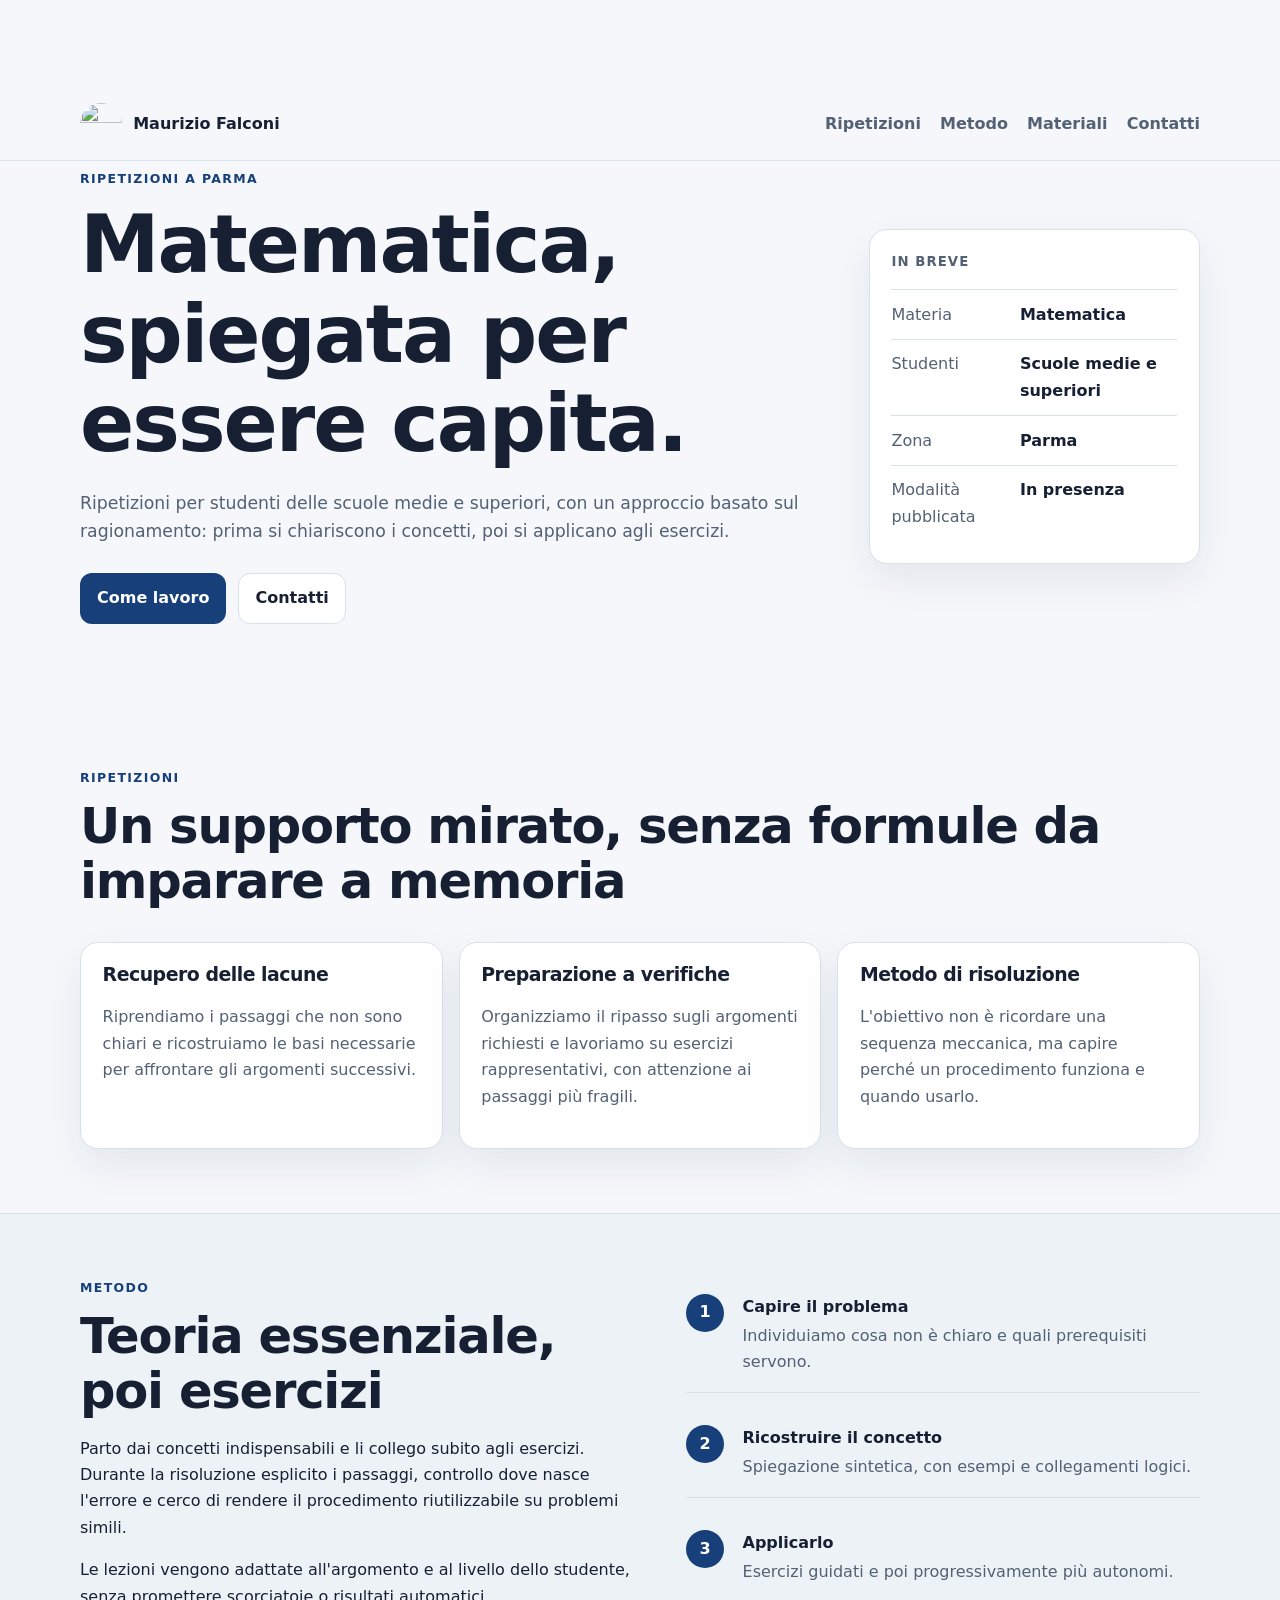
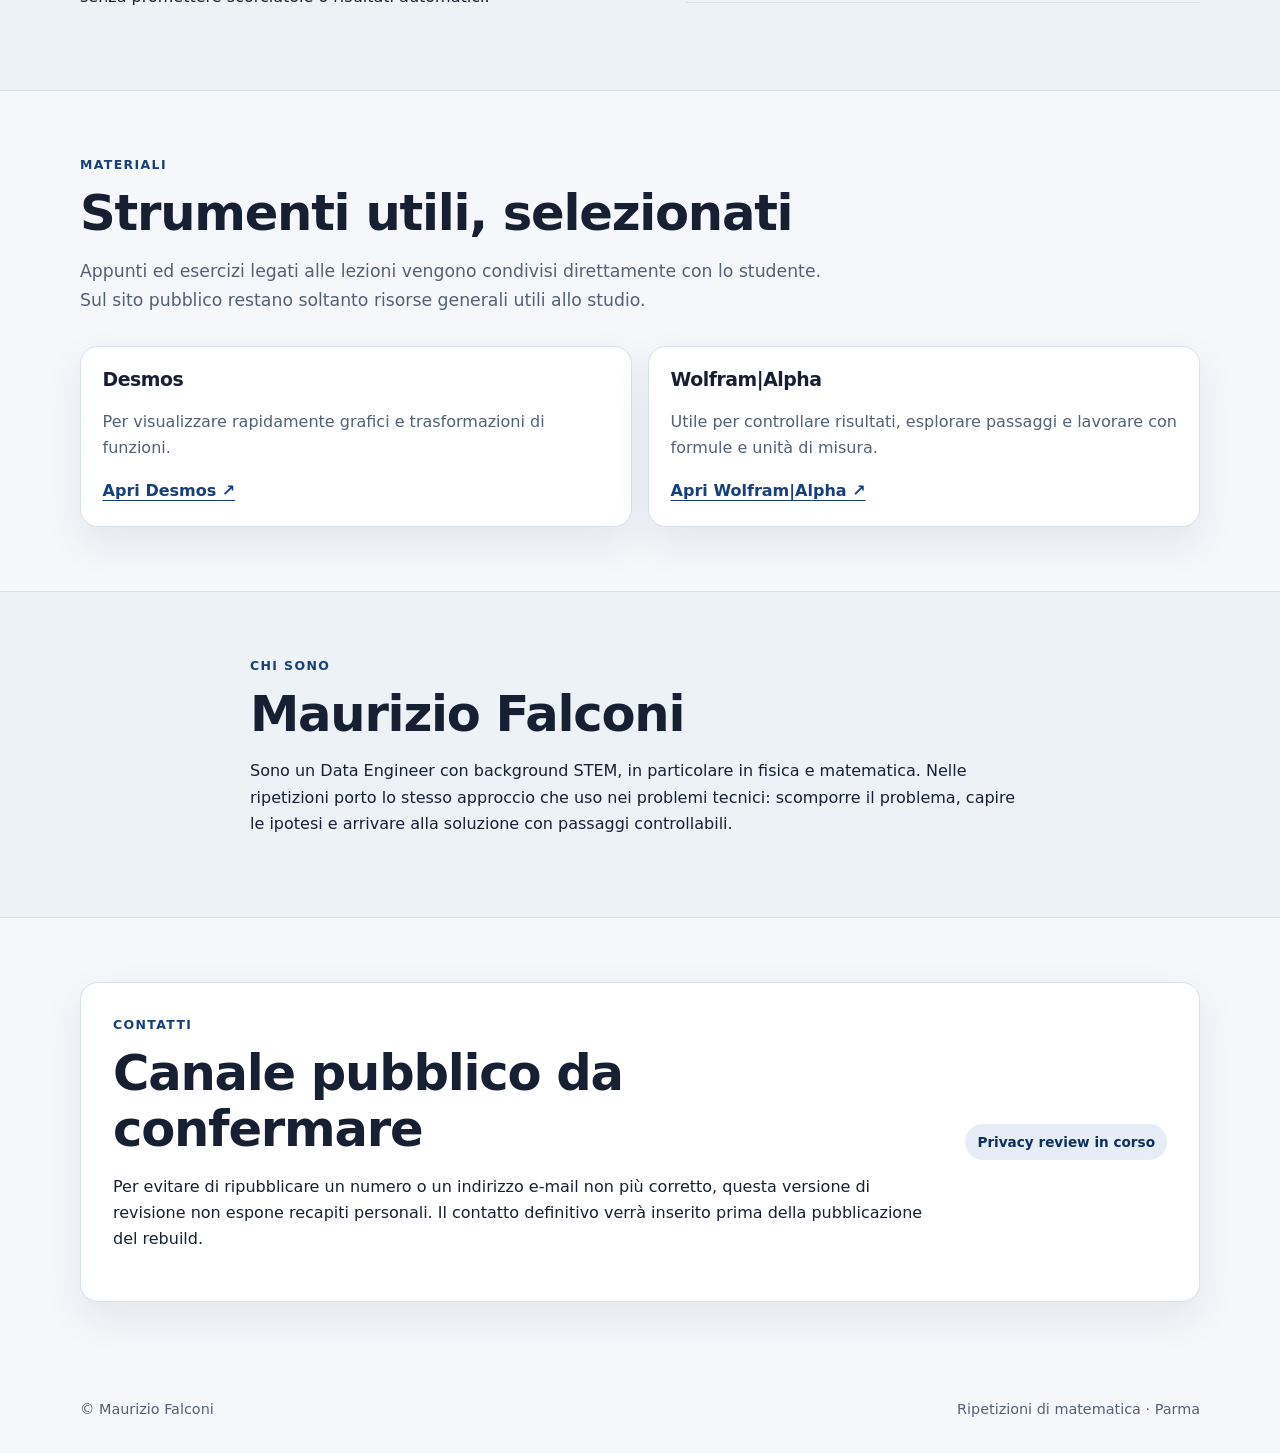
==== commit 420fe62f: "Replace legacy contact page with redirect" ====
--- a/contattami.html
+++ b/contattami.html
@@ -1,432 +1,21 @@
-<!DOCTYPE html>
-<html class="no-js" prefix="og: https://ogp.me/ns#" lang="it">
-
+<!doctype html>
+<html lang="it">
 <head>
-    <link rel="preconnect" href="https://d1di2lzuh97fh2.cloudfront.net" crossorigin>
-    <link rel="preconnect" href="https://fonts.gstatic.com" crossorigin>
-    <meta charset="utf-8">
-    <link rel="icon" href="assets/mf-circle-logo.png" type="image/svg+xml" sizes="any">
-    <link rel="icon" href="assets/mf-circle-logo.png" type="image/svg+xml" sizes="16x16">
-    <link rel="icon" href="assets/mf-circle-logo.png">
-    <link rel="apple-touch-icon" href="assets/mf-circle-logo.png">
-    <link rel="icon" href="assets/mf-circle-logo.png">
-    <meta http-equiv="X-UA-Compatible" content="IE=edge">
-    <title>Contattami</title>
-    <meta name="viewport" content="width=device-width,initial-scale=1,viewport-fit=cover">
-    <meta name="msapplication-tap-highlight" content="no">
-    <link href="https://d1di2lzuh97fh2.cloudfront.net/files/15/151/1514ft.css?ph=2823b03174" rel="stylesheet">
-    <link href="https://d1di2lzuh97fh2.cloudfront.net/files/2x/2x1/2x1261.css?ph=2823b03174"
-        media="screen and (min-width:37.5em)" rel="stylesheet" disabled>
-    <link href="https://d1di2lzuh97fh2.cloudfront.net/files/21/21d/21dfiv.css?ph=2823b03174" rel="stylesheet">
-    <link href="https://d1di2lzuh97fh2.cloudfront.net/files/1f/1fw/1fw25g.css?ph=2823b03174"
-        media="screen and (min-width:37.5em)" rel="stylesheet" disabled>
-    <link href="https://d1di2lzuh97fh2.cloudfront.net/files/1j/1jw/1jwyl1.css?ph=2823b03174" media="print"
-        rel="stylesheet">
-    <link href="https://d1di2lzuh97fh2.cloudfront.net/files/24/240/240w5q.css?ph=2823b03174"
-        media="screen and (min-width:100000em)" rel="stylesheet" data-type="cq" disabled>
-    <link rel="stylesheet" href="https://d1di2lzuh97fh2.cloudfront.net/files/1z/1z9/1z9fw0.css?ph=2823b03174"
-        data-wnd_color_scheme_file="">
-    <link rel="stylesheet" href="https://d1di2lzuh97fh2.cloudfront.net/files/22/223/2232if.css?ph=2823b03174"
-        data-wnd_color_scheme_desktop_file="" media="screen and (min-width:37.5em)" disabled="">
-    <link rel="stylesheet" href="https://d1di2lzuh97fh2.cloudfront.net/files/0s/0sx/0sx2kd.css?ph=2823b03174"
-        data-wnd_additive_color_file="">
-    <link rel="stylesheet" href="https://d1di2lzuh97fh2.cloudfront.net/files/1z/1zb/1zbgk3.css?ph=2823b03174"
-        data-wnd_typography_file="">
-    <link rel="stylesheet" href="https://d1di2lzuh97fh2.cloudfront.net/files/27/27j/27jcp6.css?ph=2823b03174"
-        data-wnd_typography_desktop_file="" media="screen and (min-width:37.5em)" disabled="">
-    <script>
-        var desktopStylesLoaded = false;
-        function loadDesktopCSS() {
-            if (!desktopStylesLoaded) {
-                if (window.innerWidth >= 600) {
-                    for (var i = 0,
-                        desktopStyles = document.querySelectorAll(
-                            'head > link[href*="css"][media="screen and (min-width:37.5em)"]');
-                        i < desktopStyles.length; i++) {
-                        desktopStyles[i].removeAttribute('disabled');
-                    }
-                    desktopStylesLoaded = true;
-                }
-            }
-        }
-        loadDesktopCSS();
-        window.addEventListener('resize', loadDesktopCSS);
-
-        const supportsContainerQueries = "container" in document.documentElement.style;
-        if (!supportsContainerQueries) {
-            fetch(document.querySelector('head > link[data-type="cq"]').getAttribute('href')).then((data) => {
-                data.text().then((css) => {
-                    const styleElement = document.createElement('style');
-                    styleElement.type = 'text/css';
-                    document.head.appendChild(styleElement);
-                    styleElement.appendChild(document.createTextNode(css));
-
-                    let addCqBodyClassInterval = setInterval(addCqBodyClass, 100)
-                    function addCqBodyClass() {
-                        if (document.body) {
-                            document.body.classList.add('cq-css-polyfill');
-                            clearInterval(addCqBodyClassInterval);
-                        }
-                    }
-                });
-            });
-            // import("https://cdn.skypack.dev/container-query-polyfill");
-        }
-    </script>
-    <link rel="preload stylesheet" href="https://d1di2lzuh97fh2.cloudfront.net/files/0d/0ds/0dscwu.css?ph=2823b03174"
-        as="style">
-    <meta name="description" content="Lun - Sab: 09:00 - 19:00Domenica: Chiuso">
-    <meta name="keywords" content="">
-    <meta name="generator" content="Webnode 2">
-    <meta name="apple-mobile-web-app-capable" content="yes">
-    <meta name="apple-mobile-web-app-status-bar-style" content="black">
-    <meta name="format-detection" content="telephone=no">
-
-    <meta property="og:url" content="https://maurizio-falconi.webnode.it/contattami/">
-    <meta property="og:title" content="Contattami">
-    <meta property="og:type" content="article">
-    <meta property="og:description" content="Lun - Sab: 09:00 - 19:00Domenica: Chiuso">
-    <meta property="og:site_name" content="Maurizio Falconi">
-    <meta property="og:image"
-        content="https://2823b03174.cbaul-cdnwnd.com/71cb8abe379d99fdcd810798054393c0/200000000-e0eb9e0ebd/700/blurmathWP-green.png?ph=2823b03174">
-    <meta property="og:article:published_time" content="2023-06-05T00:00:00+0200">
-    <meta name="robots" content="index,follow">
-    <link rel="canonical" href="https://maurizio-falconi.webnode.it/contattami/">
-    <script>window.checkAndChangeSvgColor = function (c) { try { var a = document.getElementById(c); if (a) { c = [["border", "borderColor"], ["outline", "outlineColor"], ["color", "color"]]; for (var h, b, d, f = [], e = 0, m = c.length; e < m; e++)if (h = window.getComputedStyle(a)[c[e][1]].replace(/\s/g, "").match(/^rgb[a]?\(([0-9]{1,3}),([0-9]{1,3}),([0-9]{1,3})/i)) { b = ""; for (var g = 1; 3 >= g; g++)b += ("0" + parseInt(h[g], 10).toString(16)).slice(-2); "0" === b.charAt(0) && (d = parseInt(b.substr(0, 2), 16), d = Math.max(16, d), b = d.toString(16) + b.slice(-4)); f.push(c[e][0] + "=" + b) } if (f.length) { var k = a.getAttribute("data-src"), l = k + (0 > k.indexOf("?") ? "?" : "&") + f.join("&"); a.src != l && (a.src = l, a.outerHTML = a.outerHTML) } } } catch (n) { } };</script>
+  <meta charset="utf-8">
+  <meta name="viewport" content="width=device-width, initial-scale=1">
+  <meta http-equiv="refresh" content="0; url=./#contatti">
+  <meta name="robots" content="noindex">
+  <title>Contatti — Maurizio Falconi</title>
+  <link rel="canonical" href="./#contatti">
+  <link rel="stylesheet" href="styles.css">
 </head>
-
-<body
-    class="l layout wt-page ac-s ac-n l-boxed b-btn-r b-btn-s-l b-btn-dbb b-btn-bw-1 img-d-n img-t-u img-h-n line-solid b-e-ds lbox-l   hb-on  wnd-fe"
-    style="background-color:#388E3C">
-
-    <div
-        class="wnd-page l-page cs-gray ac-forest t-t-fs-l t-t-fw-s t-t-sp-n t-t-d-n t-s-fs-m t-s-fw-s t-s-sp-n t-s-d-n t-p-fs-m t-p-fw-m t-p-sp-n t-h-fs-l t-h-fw-s t-h-sp-n t-bq-fs-m t-bq-fw-m t-bq-sp-n t-bq-d-l t-btn-fw-l t-nav-fw-l t-pd-fw-l">
-        <div id="wrapper" class="l-w t cf t-01">
-            <div class="l-bg cf sc-m">
-                <div class="s-bg-l wnd-background-solid" style="background-color:#388E3C">
-
-
-                </div>
-            </div>
-            <header class="l-h cf">
-                <div class="sw cf">
-                    <div class="sw-c cf">
-                        <!-- <section class="s s-hb cf sc-ml wnd-background-pattern  wnd-w-wide wnd-hbs-on wnd-hbi-on">
-                            <div class="s-w cf">
-                                <div class="s-o cf">
-                                    <div class="s-bg cf">
-                                        <div class="s-bg-l wnd-background-pattern  bgpos-center-center bgatt-scroll"
-                                            style="background-image:url('https://d1di2lzuh97fh2.cloudfront.net/files/02/02e/02ei6g.png?ph=2823b03174')">
-
-
-                                        </div>
-                                    </div>
-                                    <div class="s-c">
-                                        <div class="s-hb-c cf">
-                                            <div class="hb-si">
-                                                <div class="si">
-                                                    <div class="si-c"><a href="https://www.facebook.com/webnode"
-                                                            target="_blank" rel="noreferrer nofollow"
-                                                            title="Facebook"><svg xmlns="https://www.w3.org/2000/svg"
-                                                                viewBox="0 0 24 24" height="18px" width="18px">
-                                                                <path
-                                                                    d="M24 12.073c0-6.627-5.373-12-12-12s-12 5.373-12 12c0 5.99 4.388 10.954 10.125 11.854v-8.385H7.078v-3.47h3.047V9.43c0-3.007 1.792-4.669 4.533-4.669 1.312 0 2.686.235 2.686.235v2.953H15.83c-1.491 0-1.956.925-1.956 1.874v2.25h3.328l-.532 3.47h-2.796v8.385C19.612 23.027 24 18.062 24 12.073z"
-                                                                    fill="#bebebe"></path>
-                                                            </svg></a><a href="https://www.twitter.com/webnode"
-                                                            target="_blank" rel="noreferrer nofollow"
-                                                            title="Twitter"><svg xmlns="https://www.w3.org/2000/svg"
-                                                                viewBox="0 0 24 24" height="18px" width="18px">
-                                                                <path
-                                                                    d="M23.953 4.57a10 10 0 01-2.825.775 4.958 4.958 0 002.163-2.723c-.951.555-2.005.959-3.127 1.184a4.92 4.92 0 00-8.384 4.482C7.69 8.095 4.067 6.13 1.64 3.162a4.822 4.822 0 00-.666 2.475c0 1.71.87 3.213 2.188 4.096a4.904 4.904 0 01-2.228-.616v.06a4.923 4.923 0 003.946 4.827 4.996 4.996 0 01-2.212.085 4.936 4.936 0 004.604 3.417 9.867 9.867 0 01-6.102 2.105c-.39 0-.779-.023-1.17-.067a13.995 13.995 0 007.557 2.209c9.053 0 13.998-7.496 13.998-13.985 0-.21 0-.42-.015-.63A9.935 9.935 0 0024 4.59z"
-                                                                    fill="#bebebe"></path>
-                                                            </svg></a><a href="https://www.instagram.com/webnode_ag/"
-                                                            target="_blank" rel="noreferrer nofollow"
-                                                            title="Instagram"><svg viewBox="0 0 24 24"
-                                                                xmlns="https://www.w3.org/2000/svg" height="18px"
-                                                                width="18px">
-                                                                <path
-                                                                    d="M12 0C8.74 0 8.333.015 7.053.072 5.775.132 4.905.333 4.14.63c-.789.306-1.459.717-2.126 1.384S.935 3.35.63 4.14C.333 4.905.131 5.775.072 7.053.012 8.333 0 8.74 0 12s.015 3.667.072 4.947c.06 1.277.261 2.148.558 2.913a5.885 5.885 0 001.384 2.126A5.868 5.868 0 004.14 23.37c.766.296 1.636.499 2.913.558C8.333 23.988 8.74 24 12 24s3.667-.015 4.947-.072c1.277-.06 2.148-.262 2.913-.558a5.898 5.898 0 002.126-1.384 5.86 5.86 0 001.384-2.126c.296-.765.499-1.636.558-2.913.06-1.28.072-1.687.072-4.947s-.015-3.667-.072-4.947c-.06-1.277-.262-2.149-.558-2.913a5.89 5.89 0 00-1.384-2.126A5.847 5.847 0 0019.86.63c-.765-.297-1.636-.499-2.913-.558C15.667.012 15.26 0 12 0zm0 2.16c3.203 0 3.585.016 4.85.071 1.17.055 1.805.249 2.227.415.562.217.96.477 1.382.896.419.42.679.819.896 1.381.164.422.36 1.057.413 2.227.057 1.266.07 1.646.07 4.85s-.015 3.585-.074 4.85c-.061 1.17-.256 1.805-.421 2.227a3.81 3.81 0 01-.899 1.382 3.744 3.744 0 01-1.38.896c-.42.164-1.065.36-2.235.413-1.274.057-1.649.07-4.859.07-3.211 0-3.586-.015-4.859-.074-1.171-.061-1.816-.256-2.236-.421a3.716 3.716 0 01-1.379-.899 3.644 3.644 0 01-.9-1.38c-.165-.42-.359-1.065-.42-2.235-.045-1.26-.061-1.649-.061-4.844 0-3.196.016-3.586.061-4.861.061-1.17.255-1.814.42-2.234.21-.57.479-.96.9-1.381.419-.419.81-.689 1.379-.898.42-.166 1.051-.361 2.221-.421 1.275-.045 1.65-.06 4.859-.06l.045.03zm0 3.678a6.162 6.162 0 100 12.324 6.162 6.162 0 100-12.324zM12 16c-2.21 0-4-1.79-4-4s1.79-4 4-4 4 1.79 4 4-1.79 4-4 4zm7.846-10.405a1.441 1.441 0 01-2.88 0 1.44 1.44 0 012.88 0z"
-                                                                    fill="#bebebe"></path>
-                                                            </svg></a>
-                                                        </div>
-                                                </div>
-                                            </div>
-                                            <div class="hb-ci">
-                                                <div class="ci">
-                                                    <div class="ci-c">
-                                                        <div class="ci-news">
-                                                            <span>Es. Siamo aperti tutti i giorni dalle 9:00 alle
-                                                                18:00</span>
-                                                        </div>
-                                                        <div class="ci-mail">
-                                                            <span><a href="mailto:Es. contatto@esempio.it">Es.
-                                                                    contatto@esempio.it</a></span>
-                                                        </div>
-                                                        <div class="ci-phone">
-                                                            <span><a href="tel:Es. +39 987 6543211">Es. +39 987
-                                                                    6543211</a></span>
-                                                        </div>
-                                                    </div>
-                                                </div>
-                                            </div>
-                                            <div class="hb-ccy">
-
-                                            </div>
-                                            <div class="hb-lang">
-
-                                            </div>
-                                        </div>
-                                    </div>
-                                </div>
-                            </div>
-                        </section> -->
-                        <section
-                            class="s s-hn s-hn-default wnd-mt-classic wnd-na-c logo-classic sc-m wnd-background-solid  wnd-w-wide wnd-nh-m hm-claims menu-bottom">
-                            <div class="s-w">
-                                <div class="s-o">
-
-                                    <div class="s-bg">
-                                        <div class="s-bg-l" style="background-color:#388E3C">
-
-
-                                        </div>
-                                    </div>
-
-                                    <div class="h-w h-f wnd-fixed">
-
-                                        <div class="n-l initial-state">
-                                            <div class="s-c">
-                                                <div class="logo-block">
-                                                    <div
-                                                        class="b b-l logo logo-default logo-nb raleway logo-25 b-ls-m wnd-logo-with-text">
-                                                        <div class="b-l-c logo-content">
-                                                            <a class="b-l-link logo-link"
-                                                                href="/mauriziofalconi-ripetizioni/index.html">
-
-
-
-
-
-                                                                <div class="b-l-br logo-br"></div>
-
-                                                                <div class="b-l-text logo-text-wrapper">
-                                                                    <div class="b-l-text-w logo-text">
-                                                                        <span class="b-l-text-c logo-text-cell"><strong>Maurizio
-                                                                                Falconi</strong></span>
-                                                                    </div>
-                                                                </div>
-
-                                                            </a>
-                                                        </div>
-                                                    </div>
-                                                </div>
-                                                <div class="cart-and-mobile">
-
-
-
-
-                                                    <div id="menu-mobile">
-                                                        <a href="#" id="menu-submit"><span></span>Menu</a>
-                                                    </div>
-                                                </div>
-
-                                                <div id="menu-slider">
-                                                    <div id="menu-block">
-                                                        <nav id="menu" data-align="centered" class="centered"
-                                                            data-type="sliding">
-                                                            <div class="menu-font menu-wrapper">
-                                                                <a href="#" class="menu-close" rel="nofollow"
-                                                                    title="Close Menu"></a>
-                                                                <ul class="level-1">
-                                                                    <li class="wnd-homepage">
-                                                                        <a class="menu-item"
-                                                                            href="/mauriziofalconi-ripetizioni/index.html"><span
-                                                                                class="menu-item-text">Home</span></a>
-
-                                                                    </li>
-                                                                    <li class="wnd-active wnd-active-path">
-                                                                        <a class="menu-item"
-                                                                            href="/mauriziofalconi-ripetizioni/contattami.html"><span
-                                                                                class="menu-item-text">Contattami</span></a>
-
-                                                                    </li>
-                                                                    <li>
-                                                                        <a class="menu-item"
-                                                                            href="/mauriziofalconi-ripetizioni/prenota-una-lezione.html"><span
-                                                                                class="menu-item-text">Prenota una
-                                                                                Lezione</span></a>
-
-                                                                    </li>
-                                                                    <li class="wnd-active wnd-active-path">
-                                                                        <a class="menu-item"
-                                                                            href="/mauriziofalconi-ripetizioni/materiale-didattico.html"><span
-                                                                                class="menu-item-text">Materiale
-                                                                                Didattico</span></a>
-
-                                                                    </li>
-                                                                </ul>
-                                                                <span class="more-text">Più</span>
-                                                            </div>
-                                                        </nav>
-                                                    </div>
-                                                </div>
-
-                                            </div>
-                                        </div>
-
-                                    </div>
-
-                                </div>
-                            </div>
-                        </section>
-                    </div>
-                </div>
-            </header>
-            <main class="l-m cf">
-                <div class="sw cf">
-                    <div class="sw-c cf">
-                        <section
-                            class="s s-hm s-hm-claims cf sc-m wnd-background-image  wnd-w-wider wnd-s-higher wnd-h-70 wnd-nh-m wnd-p-cc hn-default">
-                            <div class="s-w cf">
-                                <div class="s-o cf">
-                                    <div class="s-bg">
-                                        <div
-                                            class="s-bg-l wnd-background-image fx-none bgpos-center-center bgatt-scroll">
-                                            <picture>
-                                                <source type="image/webp"
-                                                    srcset="https://2823b03174.cbaul-cdnwnd.com/71cb8abe379d99fdcd810798054393c0/200000001-9e48c9e48e/700/blurmathWP-green.webp?ph=2823b03174 700w, https://2823b03174.cbaul-cdnwnd.com/71cb8abe379d99fdcd810798054393c0/200000001-9e48c9e48e/blurmathWP-green.webp?ph=2823b03174 1920w, https://2823b03174.cbaul-cdnwnd.com/71cb8abe379d99fdcd810798054393c0/200000001-9e48c9e48e/blurmathWP-green.webp?ph=2823b03174 2x"
-                                                    sizes="100vw"><img
-                                                    src="https://2823b03174.cbaul-cdnwnd.com/71cb8abe379d99fdcd810798054393c0/200000000-e0eb9e0ebd/blurmathWP-green.png?ph=2823b03174"
-                                                    width="1920" height="1005" alt="" fetchpriority="high">
-                                            </picture>
-
-                                        </div>
-                                    </div>
-                                    <div class="h-c s-c">
-                                        <div class="h-c-b">
-                                            <div class="h-c-b-i">
-                                                <h1 class="claim cf"><span
-                                                        class="sit b claim-gray claim-wb fira-sans claim-64">
-                                                        <span class="sit-w"><span
-                                                                class="sit-c"><strong>Contattami</strong></span></span>
-                                                    </span></h1>
-                                            </div>
-                                        </div>
-                                    </div>
-                                </div>
-                            </div>
-                        </section>
-                        <section class="s s-basic cf sc-ml wnd-background-pattern  wnd-w-wider wnd-s-normal wnd-h-auto">
-                            <div class="s-w cf">
-                                <div class="s-o s-fs cf">
-                                    <div class="s-bg cf">
-                                        <div class="s-bg-l wnd-background-pattern  bgpos-center-center bgatt-scroll"
-                                            style="background-image:url('https://d1di2lzuh97fh2.cloudfront.net/files/02/02e/02ei6g.png?ph=2823b03174')">
-
-
-                                        </div>
-                                    </div>
-                                    <div class="s-c s-fs cf">
-                                        <div class="ez cf">
-                                            <div class="ez-c">
-                                                <div class="cw cf">
-                                                    <div class="cw-c cf">
-                                                        <div class="c cf" style="width:49.8%;">
-                                                            <div class="c-c cf">
-                                                                <div class="b b-map b-s"
-                                                                    style="margin-left:0%;margin-right:0%;">
-                                                                    <div class="b-c"
-                                                                        id="wnd_MapBlock_873806110_container"
-                                                                        style="position:relative;padding-bottom:62.71%;">
-                                                                        <iframe
-                                                                            src="https://www.google.com/maps/embed?pb=!1m18!1m12!1m3!1d45300.940524312464!2d10.301021257226575!3d44.79489540672298!2m3!1f0!2f0!3f0!3m2!1i1024!2i768!4f13.1!3m3!1m2!1s0x47806ae154d4c32f%3A0x3a137735c90369a!2sParma%20PR!5e0!3m2!1sit!2sit!4v1694862606423!5m2!1sit!2sit"
-                                                                            style="position:absolute;top:0%;left:0%;width:100%;height:100%;"></iframe>
-                                                                    </div>
-                                                                </div>
-                                                            </div>
-                                                        </div>
-                                                        <div class="c cf" style="width:45.2%;">
-                                                            <div class="c-c cf">
-                                                                <div class="b b-text cf">
-                                                                    <div
-                                                                        class="b-c b-text-c b-s b-s-t60 b-s-b60 b-cs cf">
-                                                                        <h2><strong>
-                                                                                <font class="wnd-font-size-80">Orari:
-                                                                                </font>
-                                                                            </strong></h2>
-                                                                        <p><strong>Lun-Ven:</strong> 19:00 - 20:30<br>
-                                                                            <strong>Sabato:</strong> 09:00 - 16:00<br>
-                                                                            <strong>Domenica</strong>: 09:00 - 16:00
-                                                                        </p>
-                                                                    </div>
-                                                                </div>
-                                                                <div class="b b-text cf">
-                                                                    <div
-                                                                        class="b-c b-text-c b-s b-s-t60 b-s-b60 b-cs cf">
-                                                                        <h2><strong
-                                                                                style="font-size: 2.5rem; letter-spacing: 0px;">
-                                                                                <font class="wnd-font-size-60">Contatti:
-                                                                                </font>
-                                                                            </strong><br></h2>
-
-                                                                        <p><strong>E-mail</strong>:&nbsp;&nbsp;<a
-                                                                                href="mailto:maurizio.falconi47@gmail.com"><strong>maurizio.falconi47@gmail.com</strong></a><br>
-                                                                            <strong>Telefono</strong>:&nbsp; <strong><a
-                                                                                    href="tel:+393770982047">+393770982047</a></strong><br>
-                                                                                    <strong>Profilo Superprof: <a href="https://www.superprof.it/studente-fisica-propone-lezioni-matematica-fisica-per-scuola-media-liceo-milano-presenza-remoto.html">/Maurizio</a></strong><br>
-                                                                                    <strong>Profilo LeTueLezioni: <a href="https://www.letuelezioni.it/insegnanti/maurizio-falconi.htm">/MaurizioFalconi</a></strong>
-                                                                        </p>
-                                                                    </div>
-                                                                </div>
-                                                            </div>
-                                                        </div>
-                                                    </div>
-                                                </div>
-                                            </div>
-                                        </div>
-                                    </div>
-                                </div>
-                            </div>
-                        </section>
-                    </div>
-                </div>
-            </main>
-            <footer class="l-f cf">
-                <div class="sw cf">
-                    <div class="sw-c cf">
-                        <section data-wn-border-element="s-f-border"
-                            class="s s-f s-f-edit sc-m wnd-background-solid  wnd-w-wide wnd-s-high wnd-h-auto">
-                            <div class="s-bg-l" style="background-color:#388E3C">
-                                <div class="copyright">
-                                    &copy; Maurizio Falconi <strong><span>Ripetizioni</span></strong>
-                                </div>
-                                
-                            </div>
-                            
-                            <div class="s-f-bg-stripe"></div>
-                        </section>
-                    </div>
-                </div>
-            </footer>
-        </div>
-
+<body>
+  <main class="section">
+    <div class="container narrow">
+      <h1>Contatti</h1>
+      <p>La pagina è stata spostata nella nuova home.</p>
+      <p><a class="button primary" href="./#contatti">Vai ai contatti</a></p>
     </div>
-    
-
-    <script>!function () { if (0 == document.getElementsByClassName("wnd-cms").length) for (var e = document.getElementsByClassName("c"), s = 0; s < e.length; s++) { var t = e[s].querySelector("div"), l = t.getElementsByClassName("b-text-c"); void 0 != l[0] && t.firstChild == t.lastChild && "" === l[0].innerText && (e[s].classList ? e[s].classList.add("column-empty") : (e[s].classList ? e[s].classList.contains("column-empty") : new RegExp("\\bcolumn-empty\\b").test(e[s].className)) && (e[s].className += " column-empty")) } }()</script>
-    <script type="module" src="https://d1di2lzuh97fh2.cloudfront.net/files/2e/2eo/2eob2p.js?ph=2823b03174"></script>
-    <script src="https://d1di2lzuh97fh2.cloudfront.net/client.fe/js.compiled/lang.it.1170.js?ph=2823b03174"
-        crossorigin="anonymous"></script>
-    <script src="https://d1di2lzuh97fh2.cloudfront.net/client.fe/js.compiled/compiled.multi.2-1551.js?ph=2823b03174"
-        crossorigin="anonymous"></script>
-    <script>var wnd = wnd || {}; wnd.$data = { "image_content_items": { "wnd_ThumbnailBlock_1": { "id": "wnd_ThumbnailBlock_1", "type": "wnd.pc.ThumbnailBlock" }, "wnd_HeaderSection_header_main_638881452": { "id": "wnd_HeaderSection_header_main_638881452", "type": "wnd.pc.HeaderSection" }, "wnd_ImageBlock_64228471": { "id": "wnd_ImageBlock_64228471", "type": "wnd.pc.ImageBlock" }, "wnd_Section_contact_193071994": { "id": "wnd_Section_contact_193071994", "type": "wnd.pc.Section" }, "wnd_LogoBlock_42935344": { "id": "wnd_LogoBlock_42935344", "type": "wnd.pc.LogoBlock" }, "wnd_FooterSection_footer_319691809": { "id": "wnd_FooterSection_footer_319691809", "type": "wnd.pc.FooterSection" } }, "svg_content_items": { "wnd_ImageBlock_64228471": { "id": "wnd_ImageBlock_64228471", "type": "wnd.pc.ImageBlock" }, "wnd_LogoBlock_42935344": { "id": "wnd_LogoBlock_42935344", "type": "wnd.pc.LogoBlock" } }, "content_items": [], "project_info": { "isMultilanguage": false, "isMulticurrency": false, "eshop_tax_enabled": "0", "country_code": "it", "contact_state": "", "eshop_tax_type": "VAT", "eshop_discounts": false }, "eshopSettings": { "ESHOP_SETTINGS_DISPLAY_PRICE_WITHOUT_VAT": false, "ESHOP_SETTINGS_DISPLAY_ADDITIONAL_VAT": false, "ESHOP_SETTINGS_DISPLAY_SHIPPING_COST": false } };</script>
-    <script>wnd.$system = { "fileSystemType": "aws_s3", "localFilesPath": "https:\/\/maurizio-falconi.webnode.it\/_files\/", "awsS3FilesPath": "https:\/\/2823b03174.cbaul-cdnwnd.com\/71cb8abe379d99fdcd810798054393c0\/", "staticFiles": "https:\/\/d1di2lzuh97fh2.cloudfront.net\/files", "isCms": false, "staticCDNServers": ["https:\/\/d1di2lzuh97fh2.cloudfront.net\/"], "fileUploadAllowExtension": ["jpg", "jpeg", "jfif", "png", "gif", "bmp", "ico", "svg", "webp", "tiff", "pdf", "doc", "docx", "ppt", "pptx", "pps", "ppsx", "odt", "xls", "xlsx", "txt", "rtf", "mp3", "wma", "wav", "ogg", "amr", "flac", "m4a", "3gp", "avi", "wmv", "mov", "mpg", "mkv", "mp4", "mpeg", "m4v", "swf", "gpx", "stl", "csv", "xml", "txt", "dxf", "dwg", "iges", "igs", "step", "stp"], "maxUserFormFileLimit": 4194304, "frontendLanguage": "it", "backendLanguage": "it", "frontendLanguageId": "1", "page": { "id": 200000050, "identifier": "contattami", "template": { "id": 200000006, "styles": { "typography": "t-01_new", "typoTitleSizes": "t-t-fs-l", "typoTitleWeights": "t-t-fw-s", "typoTitleSpacings": "t-t-sp-n", "typoTitleDecorations": "t-t-d-n", "typoSubtitleSizes": "t-s-fs-m", "typoSubtitleWeights": "t-s-fw-s", "typoSubtitleSpacings": "t-s-sp-n", "typoSubtitleDecorations": "t-s-d-n", "typoParagraphSizes": "t-p-fs-m", "typoParagraphWeights": "t-p-fw-m", "typoParagraphSpacings": "t-p-sp-n", "typoHeadingSizes": "t-h-fs-l", "typoHeadingWeights": "t-h-fw-s", "typoHeadingSpacings": "t-h-sp-n", "typoBlockquoteSizes": "t-bq-fs-m", "typoBlockquoteWeights": "t-bq-fw-m", "typoBlockquoteSpacings": "t-bq-sp-n", "typoBlockquoteDecorations": "t-bq-d-l", "scheme": "cs-gray", "additiveColor": "ac-forest", "acHeadings": false, "acSubheadings": true, "acIcons": false, "acOthers": false, "acMenu": true, "imageStyle": "img-d-n", "imageHover": "img-h-n", "imageTitle": "img-t-u", "buttonStyle": "b-btn-r", "buttonSize": "b-btn-s-l", "buttonDecoration": "b-btn-dbb", "buttonBorders": "b-btn-bw-1", "lineStyle": "line-solid", "eshopGridItemStyle": "b-e-ds", "formStyle": "light", "menuType": "wnd-mt-classic", "menuStyle": "menu-bottom", "lightboxStyle": "lbox-l", "columnSpaces": "", "sectionWidth": "wnd-w-wider", "sectionSpace": "wnd-s-normal", "layoutType": "l-boxed", "layoutDecoration": "l-d-none", "background": { "default": "wnd-background-solid" }, "backgroundSettings": { "default": { "id": "material-#388E3C", "color": "#388E3C", "brightness": 0.450000000000000011102230246251565404236316680908203125, "mediaType": "solidColors" } }, "buttonWeight": "t-btn-fw-l", "productWeight": "t-pd-fw-l", "menuWeight": "t-nav-fw-l", "headerBarStyle": "hb-on", "sectionColor": "sc-m", "headerType": "editzone" } }, "layout": "default", "name": "Contattami", "html_title": "Contattami", "language": "it", "langId": 1, "isHomepage": false, "meta_description": "", "meta_keywords": "", "header_code": "", "footer_code": "", "styles": { "pageBased": { "navline": { "style": { "sectionWidth": "wnd-w-wide", "sectionHeight": "wnd-nh-m", "sectionPosition": "wnd-na-c" } } } }, "countFormsEntries": [] }, "listingsPrefix": "\/l\/", "productPrefix": "\/p\/", "cartPrefix": "\/cart\/", "checkoutPrefix": "\/checkout\/", "searchPrefix": "\/search\/", "isCheckout": false, "isEshop": false, "hasBlog": false, "isProductDetail": false, "isListingDetail": false, "listing_page": [], "hasEshopAnalytics": false, "gTagId": null, "gAdsId": null, "format": { "be": { "DATE_TIME": { "mask": "%d.%m.%Y %H:%M", "regexp": "^(((0?[1-9]|[1,2][0-9]|3[0,1])\\.(0?[1-9]|1[0-2])\\.[0-9]{1,4})(( [0-1][0-9]| 2[0-3]):[0-5][0-9])?|(([0-9]{4}(0[1-9]|1[0-2])(0[1-9]|[1,2][0-9]|3[0,1])(0[0-9]|1[0-9]|2[0-3])[0-5][0-9][0-5][0-9])))?$" }, "DATE": { "mask": "%d.%m.%Y", "regexp": "^((0?[1-9]|[1,2][0-9]|3[0,1])\\.(0?[1-9]|1[0-2])\\.[0-9]{1,4})$" }, "CURRENCY": { "mask": { "point": ",", "thousands": ".", "decimals": 2, "mask": "%s", "zerofill": true } } }, "fe": { "DATE_TIME": { "mask": "%d.%m.%Y %H:%M", "regexp": "^(((0?[1-9]|[1,2][0-9]|3[0,1])\\.(0?[1-9]|1[0-2])\\.[0-9]{1,4})(( [0-1][0-9]| 2[0-3]):[0-5][0-9])?|(([0-9]{4}(0[1-9]|1[0-2])(0[1-9]|[1,2][0-9]|3[0,1])(0[0-9]|1[0-9]|2[0-3])[0-5][0-9][0-5][0-9])))?$" }, "DATE": { "mask": "%d.%m.%Y", "regexp": "^((0?[1-9]|[1,2][0-9]|3[0,1])\\.(0?[1-9]|1[0-2])\\.[0-9]{1,4})$" }, "CURRENCY": { "mask": { "point": ",", "thousands": ".", "decimals": 2, "mask": "%s", "zerofill": true } } } }, "e_product": null, "listing_item": null, "feReleasedFeatures": { "projectFreeBarFixed": false, "projectFreeBarFixedButton": true, "projectFreeBarFixedButtonDark": false, "projectFreeBarV4": true, "siteFulltextSearch": true, "eshopPriceDisplaySettings": true, "eshopUnitPrices": true, "dualCurrency": false, "HeurekaSatisfactionSurvey": false, "useOnlyDefaultFreeBar": true }, "labels": { "dualCurrency.fixedRate": "", "invoicesGenerator.W2EshopInvoice.alreadyPayed": "Non pagare! - Gi\u00e0 pagato", "invoicesGenerator.W2EshopInvoice.amount": "Quantit\u00e0:", "invoicesGenerator.W2EshopInvoice.contactInfo": "Informazioni di contatto:", "invoicesGenerator.W2EshopInvoice.couponCode": "Codice promozionale:", "invoicesGenerator.W2EshopInvoice.customer": "Cliente:", "invoicesGenerator.W2EshopInvoice.dateOfIssue": "Data di emissione:", "invoicesGenerator.W2EshopInvoice.dateOfTaxableSupply": "Data di fornitura imponibile:", "invoicesGenerator.W2EshopInvoice.dic": "Partita Iva:", "invoicesGenerator.W2EshopInvoice.discount": "Sconto", "invoicesGenerator.W2EshopInvoice.dueDate": "Scadenza:", "invoicesGenerator.W2EshopInvoice.email": "E-mail:", "invoicesGenerator.W2EshopInvoice.filenamePrefix": "Fattura-", "invoicesGenerator.W2EshopInvoice.fiscalCode": "Codice fiscale:", "invoicesGenerator.W2EshopInvoice.freeShipping": "Spedizione gratuita", "invoicesGenerator.W2EshopInvoice.ic": "Codice fiscale azienda:", "invoicesGenerator.W2EshopInvoice.invoiceNo": "Fattura numero", "invoicesGenerator.W2EshopInvoice.invoiceNoTaxed": "Fattura - Numero di fattura fiscale", "invoicesGenerator.W2EshopInvoice.notVatPayers": "Senza partita IVA", "invoicesGenerator.W2EshopInvoice.orderNo": "Numero dell'ordine:", "invoicesGenerator.W2EshopInvoice.paymentPrice": "Costo del metodo di pagamento:", "invoicesGenerator.W2EshopInvoice.pec": "PEC:", "invoicesGenerator.W2EshopInvoice.phone": "Telefono:", "invoicesGenerator.W2EshopInvoice.priceExTax": "Prezzo escl. IVA:", "invoicesGenerator.W2EshopInvoice.priceIncludingTax": "Prezzo incl. IVA:", "invoicesGenerator.W2EshopInvoice.product": "Prodotto:", "invoicesGenerator.W2EshopInvoice.productNr": "Numero prodotto:", "invoicesGenerator.W2EshopInvoice.recipientCode": "Codice destinatario:", "invoicesGenerator.W2EshopInvoice.shippingAddress": "Indirizzo di spedizione:", "invoicesGenerator.W2EshopInvoice.shippingPrice": "Costo di spedizione:", "invoicesGenerator.W2EshopInvoice.subtotal": "Subtotale:", "invoicesGenerator.W2EshopInvoice.sum": "Totale:", "invoicesGenerator.W2EshopInvoice.supplier": "Fornitore:", "invoicesGenerator.W2EshopInvoice.tax": "Imposte:", "invoicesGenerator.W2EshopInvoice.total": "Totale:", "invoicesGenerator.W2EshopInvoice.web": "Web:", "wnd.es.CheckoutShippingService.correiosDeliveryWithSpecialConditions": "CEP de destino est\u00e1 sujeito a condi\u00e7\u00f5es especiais de entrega pela ECT e ser\u00e1 realizada com o acr\u00e9scimo de at\u00e9 7 (sete) dias \u00fateis ao prazo regular.", "wnd.es.CheckoutShippingService.correiosWithoutHomeDelivery": "CEP de destino est\u00e1 temporariamente sem entrega domiciliar. A entrega ser\u00e1 efetuada na ag\u00eancia indicada no Aviso de Chegada que ser\u00e1 entregue no endere\u00e7o do destinat\u00e1rio", "wnd.es.ProductEdit.unit.cm": "cm", "wnd.es.ProductEdit.unit.floz": "fl oz", "wnd.es.ProductEdit.unit.ft": "ft", "wnd.es.ProductEdit.unit.ft2": "ft\u00b2", "wnd.es.ProductEdit.unit.g": "g", "wnd.es.ProductEdit.unit.gal": "gal", "wnd.es.ProductEdit.unit.in": "in", "wnd.es.ProductEdit.unit.inventoryQuantity": "pz", "wnd.es.ProductEdit.unit.inventorySize": "cm", "wnd.es.ProductEdit.unit.inventorySize.cm": "cm", "wnd.es.ProductEdit.unit.inventorySize.inch": "pollice", "wnd.es.ProductEdit.unit.inventoryWeight": "kg", "wnd.es.ProductEdit.unit.inventoryWeight.kg": "kg", "wnd.es.ProductEdit.unit.inventoryWeight.lb": "lb", "wnd.es.ProductEdit.unit.l": "l", "wnd.es.ProductEdit.unit.m": "m", "wnd.es.ProductEdit.unit.m2": "m\u00b2", "wnd.es.ProductEdit.unit.m3": "m\u00b3", "wnd.es.ProductEdit.unit.mg": "mg", "wnd.es.ProductEdit.unit.ml": "ml", "wnd.es.ProductEdit.unit.mm": "mm", "wnd.es.ProductEdit.unit.oz": "oz", "wnd.es.ProductEdit.unit.pcs": "pz", "wnd.es.ProductEdit.unit.pt": "pt", "wnd.es.ProductEdit.unit.qt": "qt", "wnd.es.ProductEdit.unit.yd": "yd", "wnd.es.ProductList.inventory.outOfStock": "Esaurito", "wnd.fe.CheckoutSelectMethodKlarnaPlaygroundItem": "{name} playground test", "wnd.fe.CheckoutSelectMethodZasilkovnaItem.change": "Change pick up point", "wnd.fe.CheckoutSelectMethodZasilkovnaItem.choose": "Choose your pick up point", "wnd.fe.CheckoutSelectMethodZasilkovnaItem.error": "Please select a pick up point", "wnd.fe.CheckoutZipField.brInvalid": "Inserisci un CAP valido nel formato XXXXX-XXX", "wnd.fe.CookieBar.message": "Questo sito web utilizza i cookie per fornire al sito le necessarie funzionalit\u00e0 e per migliorare la tua esperienza.\r\nUtilizzando il nostro sito web accetti la nostra informativa sulla privacy.", "wnd.fe.FeFooter.createWebsite": "Crea il tuo sito web gratis!", "wnd.fe.FormManager.error.file.notAllowedExtension": "L'estensione file \u0022{EXTENSION}\u0022 non \u00e8 consentita.", "wnd.fe.FormManager.error.file.required": "Per favore scegli un file da caricare.", "wnd.fe.FormManager.error.file.sizeExceeded": "La dimensione massima del file da caricare \u00e8 {SIZE} MB.", "wnd.fe.FormManager.error.userChangePassword": "Le password non corrispondono", "wnd.fe.FormManager.error.userLogin.inactiveAccount": "La tua registrazione non \u00e8 stata ancora approvata, non puoi effettuare il login.", "wnd.fe.FormManager.error.userLogin.invalidLogin": "Nome utente (email) o password invalidi!", "wnd.fe.FreeBarBlock.buttonText": "Inizia", "wnd.fe.FreeBarBlock.longText": "Questo sito \u00e8 stato creato con Webnode. \u003Cstrong\u003ECrea il tuo sito\u003C\/strong\u003E gratuito oggi stesso!", "wnd.fe.ListingData.shortMonthName.Apr": "Apr", "wnd.fe.ListingData.shortMonthName.Aug": "Ago", "wnd.fe.ListingData.shortMonthName.Dec": "Dic", "wnd.fe.ListingData.shortMonthName.Feb": "Feb", "wnd.fe.ListingData.shortMonthName.Jan": "Gen", "wnd.fe.ListingData.shortMonthName.Jul": "Lug", "wnd.fe.ListingData.shortMonthName.Jun": "Giu", "wnd.fe.ListingData.shortMonthName.Mar": "Mar", "wnd.fe.ListingData.shortMonthName.May": "Mag", "wnd.fe.ListingData.shortMonthName.Nov": "Nov", "wnd.fe.ListingData.shortMonthName.Oct": "Ott", "wnd.fe.ListingData.shortMonthName.Sep": "Set", "wnd.fe.ShoppingCartManager.count.between2And4": "{COUNT} articoli", "wnd.fe.ShoppingCartManager.count.moreThan5": "{COUNT} articoli", "wnd.fe.ShoppingCartManager.count.one": "{COUNT} articolo", "wnd.fe.ShoppingCartTable.label.itemsInStock": "Only {COUNT} pcs available in stock", "wnd.fe.ShoppingCartTable.label.itemsInStock.between2And4": "Solo {COUNT} pz disponibili a magazzino", "wnd.fe.ShoppingCartTable.label.itemsInStock.moreThan5": "Solo {COUNT} pz disponibili a magazzino", "wnd.fe.ShoppingCartTable.label.itemsInStock.one": "Solo {COUNT} pz disponibile a magazzino", "wnd.fe.ShoppingCartTable.label.outOfStock": "Esaurito", "wnd.fe.UserBar.logOut": "Esci", "wnd.pc.BlogDetailPageZone.next": "Nuovi post", "wnd.pc.BlogDetailPageZone.previous": "Post precedenti", "wnd.pc.ContactInfoBlock.placeholder.infoMail": "Es. contatto@esempio.it", "wnd.pc.ContactInfoBlock.placeholder.infoPhone": "Es. +39 987 6543211", "wnd.pc.ContactInfoBlock.placeholder.infoText": "Es. Siamo aperti tutti i giorni dalle 9:00 alle 18:00", "wnd.pc.CookieBar.button.advancedClose": "Chiudi", "wnd.pc.CookieBar.button.advancedOpen": "Apri le impostazioni avanzate", "wnd.pc.CookieBar.button.advancedSave": "Salva", "wnd.pc.CookieBar.link.disclosure": "Disclosure", "wnd.pc.CookieBar.title.advanced": "Impostazioni avanzate", "wnd.pc.CookieBar.title.option.functional": "Cookie funzionali", "wnd.pc.CookieBar.title.option.marketing": "Cookie di marketing\/terze parti", "wnd.pc.CookieBar.title.option.necessary": "Cookie essenziali", "wnd.pc.CookieBar.title.option.performance": "Cookie di prestazione", "wnd.pc.FileBlock.download": "DOWNLOAD", "wnd.pc.FormBlock.action.defaultMessage.text": "Il modulo \u00e8 stato inviato con successo.", "wnd.pc.FormBlock.action.defaultMessage.title": "Grazie!", "wnd.pc.FormBlock.action.invisibleCaptchaInfoText": "Questo sito web \u00e8 protetto dal reCAPTCHA e si applicano la \u003Clink1\u003EPrivacy Policy\u003C\/link1\u003E e i \u003Clink2\u003ETermini di Servizio\u003C\/link2\u003Edi Google.", "wnd.pc.FormBlock.action.submitBlockedDisabledBecauseSiteSecurity": "Questo modulo non pu\u00f2 essere inviato (il proprietario del sito web ha bloccato la tua area).", "wnd.pc.FormBlock.mail.value.no": "No", "wnd.pc.FormBlock.mail.value.yes": "S\u00ec", "wnd.pc.FreeBarBlock.text": "Creato con", "wnd.pc.ListingDetailPageZone.next": "Avanti", "wnd.pc.ListingDetailPageZone.previous": "Indietro", "wnd.pc.ListingItemCopy.namePrefix": "Copia di", "wnd.pc.Option.defaultText": "Nuova opzione", "wnd.pc.PageCopy.namePrefix": "Copia di", "wnd.pc.PhotoGalleryBlock.placeholder.text": "Nessuna immagine trovata", "wnd.pc.PhotoGalleryBlock.placeholder.title": "Galleria foto", "wnd.pc.ProductAddToCartBlock.addToCart": "Aggiungi al carrello", "wnd.pc.ProductGalleryBlock.placeholder.text": "Nessuna immagine trovata in questa galleria prodotto", "wnd.pc.ProductGalleryBlock.placeholder.title": "Galleria prodotto", "wnd.pc.ProductItem.button.viewDetail": "Pagina prodotto", "wnd.pc.ProductOptionGroupBlock.notSelected": "Nessuna variante selezionata", "wnd.pc.ProductOutOfStockBlock.label": "Esaurito", "wnd.pc.ProductPriceBlock.prefixText": "A partire da ", "wnd.pc.ProductPriceBlock.suffixText": "", "wnd.pc.ProductPriceExcludingVATBlock.USContent": "Prezzo IVA esclusa", "wnd.pc.ProductPriceExcludingVATBlock.content": "Prezzo IVA inclusa", "wnd.pc.ProductShippingInformationBlock.content": "spese di spedizione escluse", "wnd.pc.ProductVATInformationBlock.content": "IVA esclusa {PRICE}", "wnd.pc.ProductsZone.label.collections": "Categorie", "wnd.pc.ProductsZone.placeholder.noProductsInCategory": "Questa categoria \u00e8 vuota. Assegnavi dei prodotti o scegli un'altra categoria.", "wnd.pc.ProductsZone.placeholder.text": "Non ci sono ancora prodotti. Inizia cliccando su \u0022Aggiungi prodotto\u0022.", "wnd.pc.ProductsZone.placeholder.title": "Prodotti", "wnd.pc.ProductsZoneModel.label.allCollections": "Tutti i prodotti", "wnd.pc.SearchBlock.allListingItems": "Tutti gli articoli del blog", "wnd.pc.SearchBlock.allPages": "Tutte le pagine", "wnd.pc.SearchBlock.allProducts": "Tutti i prodotti", "wnd.pc.SearchBlock.allResults": "Mostra tutti i risultati", "wnd.pc.SearchBlock.iconText": "Cerca", "wnd.pc.SearchBlock.inputPlaceholder": "Cerca...", "wnd.pc.SearchBlock.matchInListingItemIdentifier": "Articoli con il termine \u0022{IDENTIFIER}\u0022 nell'URL", "wnd.pc.SearchBlock.matchInPageIdentifier": "Page with the term \u0022{IDENTIFIER}\u0022 in URL", "wnd.pc.SearchBlock.noResults": "Nessun risultato trovato", "wnd.pc.SearchBlock.requestError": "Errore: Impossibile caricare altri risultati. Ricarica la pagina o \u003Clink1\u003Eclicca qui per riprovare\u003C\/link1\u003E.", "wnd.pc.SearchResultsZone.emptyResult": "Non ci sono risultati corrispondenti alla tua ricerca. Riprova con un termine differente.", "wnd.pc.SearchResultsZone.foundProducts": "Prodotti trovati:", "wnd.pc.SearchResultsZone.listingItemsTitle": "Articoli del blog", "wnd.pc.SearchResultsZone.pagesTitle": "Pagine", "wnd.pc.SearchResultsZone.productsTitle": "Prodotti", "wnd.pc.SearchResultsZone.title": "Risultati di ricerca per:", "wnd.pc.SectionMsg.name.eshopCategories": "Categorie", "wnd.pc.ShoppingCartTable.label.checkout": "Vai alla cassa", "wnd.pc.ShoppingCartTable.label.checkoutDisabled": "Non \u00e8 possibile andare alla cassa (metodo di spedizione o pagamento non specificato)", "wnd.pc.ShoppingCartTable.label.checkoutDisabledBecauseSiteSecurity": "Questo ordine non pu\u00f2 essere effettuato (il proprietario del sito web ha bloccato la tua area).", "wnd.pc.ShoppingCartTable.label.continue": "Continua lo shopping", "wnd.pc.ShoppingCartTable.label.delete": "Elimina", "wnd.pc.ShoppingCartTable.label.item": "Prodotto", "wnd.pc.ShoppingCartTable.label.price": "Prezzo", "wnd.pc.ShoppingCartTable.label.quantity": "Quantit\u00e0", "wnd.pc.ShoppingCartTable.label.sum": "Totale", "wnd.pc.ShoppingCartTable.label.totalPrice": "Totale", "wnd.pc.ShoppingCartTable.placeholder.text": "Riempilo con i tuoi prodotti preferiti", "wnd.pc.ShoppingCartTable.placeholder.title": "Il tuo carrello \u00e8 vuoto", "wnd.pc.ShoppingCartTotalPriceExcludingVATBlock.label": "IVA esclusa", "wnd.pc.ShoppingCartTotalPriceInformationBlock.label": "Spese di spedizione escluse", "wnd.pc.ShoppingCartTotalPriceWithVATBlock.label": "Con IVA", "wnd.pc.ShoppingCartTotalVATBlock.label": "IVA {RATE} %", "wnd.pc.SystemFooterBlock.poweredByWebnode": "Creato con {START_LINK}Webnode{END_LINK}", "wnd.pc.UserBar.logoutText": "Esci", "wnd.pc.UserChangePasswordFormBlock.invalidRecoveryUrl": "Il link per resettare la tua password \u00e8 scaduto. Per ottenerne uno nuovo, vai alla pagina {START_LINK}Password dimenticata{END_LINK}", "wnd.pc.UserRecoveryFormBlock.action.defaultMessage.text": "Ti abbiamo inviato il link per reimpostare la tua password. Se non hai ricevuto nessun messaggio ti preghiamo di controllare la tua cartella Spam.", "wnd.pc.UserRecoveryFormBlock.action.defaultMessage.title": "Ti abbiamo appena inviato la mail con le istruzioni.", "wnd.pc.UserRegistrationFormBlock.action.defaultMessage.text": "La tua registrazione \u00e8 in attesa di approvazione. Una volta approvata ti informeremo via mail.", "wnd.pc.UserRegistrationFormBlock.action.defaultMessage.title": "Grazie per esserti registrato al nostro sito web.", "wnd.pc.UserRegistrationFormBlock.action.successfulRegistrationMessage.text": "La tua registrazione \u00e8 andata a buon fine, adesso puoi accedere alle pagine private di questo sito.", "wnd.pm.AddNewPagePattern.onlineStore": "E-commerce", "wnd.ps.CookieBarSettingsForm.default.advancedMainText": "Qui puoi personalizzare le preferenze sui cookie. Abilita o disabilita le seguenti categorie e salva la tua selezione.", "wnd.ps.CookieBarSettingsForm.default.captionAcceptAll": "Accetta tutti", "wnd.ps.CookieBarSettingsForm.default.captionAcceptNecessary": "Accetta solo i necessari", "wnd.ps.CookieBarSettingsForm.default.mainText": "Utilizziamo i cookie per consentire il corretto funzionamento e la sicurezza del nostro sito web e per offrirti la migliore esperienza utente possibile." }, "fontSubset": null };</script>
-    <script>wnd.trackerConfig = {
-            events: { "error": { "name": "Error" }, "publish": { "name": "Publish page" }, "open_premium_popup": { "name": "Open premium popup" }, "upgrade_your_plan": { "name": "Upgrade your plan" }, "ml_lock_page": { "name": "Lock access to page" }, "ml_unlock_page": { "name": "Unlock access to page" }, "ml_start_add_page_member_area": { "name": "Start - add page Member Area" }, "ml_end_add_page_member_area": { "name": "End - add page Member Area" }, "ml_show_activation_popup": { "name": "Show activation popup" }, "ml_activation": { "name": "Member Login Activation" }, "ml_deactivation": { "name": "Member Login Deactivation" }, "ml_enable_require_approval": { "name": "Enable approve registration manually" }, "ml_disable_require_approval": { "name": "Disable approve registration manually" }, "ml_fe_member_registration": { "name": "Member Registration on FE" }, "ml_fe_member_login": { "name": "Login Member" }, "ml_fe_member_recovery": { "name": "Sent recovery email" }, "ml_fe_member_change_password": { "name": "Change Password" }, "undoredo_click_undo": { "name": "Undo\/Redo - click Undo" }, "undoredo_click_redo": { "name": "Undo\/Redo - click Redo" }, "add_page": { "name": "Page adding completed" }, "change_page_order": { "name": "Change of page order" }, "delete_page": { "name": "Page deleted" }, "background_options_change": { "name": "Background setting completed" }, "add_content": { "name": "Content adding completed" }, "delete_content": { "name": "Content deleting completed" }, "change_text": { "name": "Editing of text completed" }, "add_image": { "name": "Image adding completed" }, "add_photo": { "name": "Adding photo to galery completed" }, "change_logo": { "name": "Logo changing completed" }, "open_pages": { "name": "Open Pages" }, "show_page_cms": { "name": "Show Page - CMS" }, "new_section": { "name": "New section completed" }, "delete_section": { "name": "Section deleting completed" }, "add_video": { "name": "Video adding completed" }, "add_maps": { "name": "Maps adding completed" }, "add_button": { "name": "Button adding completed" }, "add_file": { "name": "File adding completed" }, "add_hr": { "name": "Horizontal line adding completed" }, "delete_cell": { "name": "Cell deleting completed" }, "delete_microtemplate": { "name": "Microtemplate deleting completed" }, "add_blog_page": { "name": "Blog page adding completed" }, "new_blog_post": { "name": "New blog post created" }, "new_blog_recent_posts": { "name": "Blog recent posts list created" }, "e_show_products_popup": { "name": "Show products popup" }, "e_show_add_product": { "name": "Show add product popup" }, "e_show_edit_product": { "name": "Show edit product popup" }, "e_show_collections_popup": { "name": "Show collections manager popup" }, "e_show_eshop_settings": { "name": "Show eshop settings popup" }, "e_add_product": { "name": "Add product" }, "e_edit_product": { "name": "Edit product" }, "e_remove_product": { "name": "Remove product" }, "e_bulk_show": { "name": "Bulk show products" }, "e_bulk_hide": { "name": "Bulk hide products" }, "e_bulk_remove": { "name": "Bulk remove products" }, "e_move_product": { "name": "Order products" }, "e_add_collection": { "name": "Add collection" }, "e_rename_collection": { "name": "Rename collection" }, "e_remove_collection": { "name": "Remove collection" }, "e_add_product_to_collection": { "name": "Assign product to collection" }, "e_remove_product_from_collection": { "name": "Unassign product from collection" }, "e_move_collection": { "name": "Order collections" }, "e_add_products_page": { "name": "Add products page" }, "e_add_procucts_section": { "name": "Add products list section" }, "e_add_products_content": { "name": "Add products list content block" }, "e_change_products_zone_style": { "name": "Change style in products list" }, "e_change_products_zone_collection": { "name": "Change collection in products list" }, "e_show_products_zone_collection_filter": { "name": "Show collection filter in products list" }, "e_hide_products_zone_collection_filter": { "name": "Hide collection filter in products list" }, "e_show_product_detail_page": { "name": "Show product detail page" }, "e_add_to_cart": { "name": "Add product to cart" }, "e_remove_from_cart": { "name": "Remove product from cart" }, "e_checkout_step": { "name": "From cart to checkout" }, "e_finish_checkout": { "name": "Finish order" }, "welcome_window_play_video": { "name": "Welcome window - play video" }, "e_import_file": { "name": "Eshop - products import - file info" }, "e_import_upload_time": { "name": "Eshop - products import - upload file duration" }, "e_import_result": { "name": "Eshop - products import result" }, "e_import_error": { "name": "Eshop - products import - errors" }, "e_promo_blogpost": { "name": "Eshop promo - blogpost" }, "e_promo_activate": { "name": "Eshop promo - activate" }, "e_settings_activate": { "name": "Online store - activate" }, "e_promo_hide": { "name": "Eshop promo - close" }, "e_activation_popup_step": { "name": "Eshop activation popup - step" }, "e_activation_popup_activate": { "name": "Eshop activation popup - activate" }, "e_activation_popup_hide": { "name": "Eshop activation popup - close" }, "e_deactivation": { "name": "Eshop deactivation" }, "e_reactivation": { "name": "Eshop reactivation" }, "e_variant_create_first": { "name": "Eshop - variants - add first variant" }, "e_variant_add_option_row": { "name": "Eshop - variants - add option row" }, "e_variant_remove_option_row": { "name": "Eshop - variants - remove option row" }, "e_variant_activate_edit": { "name": "Eshop - variants - activate edit" }, "e_variant_deactivate_edit": { "name": "Eshop - variants - deactivate edit" }, "move_block_popup": { "name": "Move block - show popup" }, "move_block_start": { "name": "Move block - start" }, "publish_window": { "name": "Publish window" }, "welcome_window_video": { "name": "Video welcome window" }, "cookiebar_show": { "name": "Cookiebar was shown" }, "cookiebar_accept_all": { "name": "User accepted all cookies" }, "cookiebar_accept_necessary": { "name": "User accepted necessary cookies" } },
-            data: { "user": { "u": 0, "p": 47015153, "lc": "IT", "t": "1" }, "action": { "identifier": "", "name": "", "category": "project", "platform": "WND2", "version": "2-1551_2-1551" }, "browser": { "url": "https:\/\/maurizio-falconi.webnode.it\/contattami\/", "ua": "Mozilla\/5.0 (Windows NT 10.0; Win64; x64) AppleWebKit\/537.36 (KHTML, like Gecko) Chrome\/114.0.0.0 Safari\/537.36", "referer_url": "https:\/\/maurizio-falconi.webnode.it\/", "resolution": "", "ip": "" } },
-            urlPrefix: "https://events.webnode.com/projects/-/events/",
-            collection: "PROD",
-        }</script>
+  </main>
 </body>
-
-</html>+</html>
--- a/styles.css
+++ b/styles.css
@@ -0,0 +1,262 @@
+:root {
+  --bg: #f5f7fb;
+  --surface: #ffffff;
+  --surface-alt: #edf2f7;
+  --text: #172033;
+  --muted: #536174;
+  --line: #d8e0ea;
+  --accent: #173f7a;
+  --accent-strong: #0f2f5d;
+  --radius: 18px;
+  --shadow: 0 16px 40px rgba(28, 43, 67, 0.08);
+  font-family: Inter, ui-sans-serif, system-ui, -apple-system, BlinkMacSystemFont, "Segoe UI", sans-serif;
+  color-scheme: light;
+}
+
+* { box-sizing: border-box; }
+html { scroll-behavior: smooth; }
+body {
+  margin: 0;
+  background: var(--bg);
+  color: var(--text);
+  font-size: 1rem;
+  line-height: 1.65;
+}
+img { max-width: 100%; height: auto; }
+a { color: inherit; }
+a:focus-visible, .button:focus-visible {
+  outline: 3px solid #3a6fb0;
+  outline-offset: 3px;
+}
+.skip-link {
+  position: absolute;
+  left: 1rem;
+  top: -4rem;
+  z-index: 100;
+  padding: .65rem .9rem;
+  background: var(--text);
+  color: white;
+  border-radius: 8px;
+}
+.skip-link:focus { top: 1rem; }
+
+.container {
+  width: min(1120px, calc(100% - 2rem));
+  margin-inline: auto;
+}
+.narrow { max-width: 780px; }
+
+.site-header {
+  position: sticky;
+  top: 0;
+  z-index: 20;
+  border-bottom: 1px solid rgba(216, 224, 234, .9);
+  background: rgba(245, 247, 251, .95);
+  backdrop-filter: blur(12px);
+}
+.header-inner {
+  min-height: 72px;
+  display: flex;
+  align-items: center;
+  justify-content: space-between;
+  gap: 1rem;
+}
+.brand {
+  display: inline-flex;
+  align-items: center;
+  gap: .7rem;
+  font-weight: 750;
+  text-decoration: none;
+}
+.brand img { border-radius: 50%; }
+nav { display: none; gap: 1.2rem; }
+nav a {
+  color: var(--muted);
+  font-weight: 650;
+  text-decoration: none;
+}
+nav a:hover { color: var(--text); }
+
+.hero { padding: 4.5rem 0 3.5rem; }
+.hero-grid {
+  display: grid;
+  gap: 2rem;
+  align-items: center;
+}
+.eyebrow {
+  margin: 0 0 .65rem;
+  color: var(--accent);
+  font-size: .78rem;
+  font-weight: 800;
+  letter-spacing: .11em;
+  text-transform: uppercase;
+}
+h1, h2, h3 {
+  margin-top: 0;
+  line-height: 1.12;
+  letter-spacing: -.025em;
+}
+h1 {
+  max-width: 780px;
+  margin-bottom: 1.25rem;
+  font-size: clamp(2.45rem, 10vw, 5rem);
+}
+h2 {
+  margin-bottom: 1rem;
+  font-size: clamp(1.9rem, 6vw, 3.1rem);
+}
+h3 { font-size: 1.18rem; }
+p { margin: 0 0 1rem; }
+.hero-copy, .section-intro {
+  max-width: 760px;
+  color: var(--muted);
+  font-size: 1.08rem;
+}
+.actions {
+  display: flex;
+  flex-wrap: wrap;
+  gap: .75rem;
+  margin-top: 1.7rem;
+}
+.button {
+  display: inline-flex;
+  justify-content: center;
+  align-items: center;
+  min-height: 46px;
+  padding: .7rem 1rem;
+  border: 1px solid transparent;
+  border-radius: 12px;
+  font-weight: 750;
+  text-decoration: none;
+}
+.button.primary {
+  background: var(--accent);
+  color: white;
+}
+.button.primary:hover { background: var(--accent-strong); }
+.button.secondary {
+  border-color: var(--line);
+  background: var(--surface);
+}
+.summary-card, .card, .contact-panel {
+  border: 1px solid var(--line);
+  background: var(--surface);
+  box-shadow: var(--shadow);
+}
+.summary-card {
+  padding: 1.35rem;
+  border-radius: var(--radius);
+}
+.card-label {
+  color: var(--muted);
+  font-size: .83rem;
+  font-weight: 800;
+  text-transform: uppercase;
+  letter-spacing: .08em;
+}
+.summary-card dl { margin: 0; }
+.summary-card dl > div {
+  display: grid;
+  grid-template-columns: 1fr 1.4fr;
+  gap: 1rem;
+  padding: .7rem 0;
+  border-top: 1px solid var(--line);
+}
+.summary-card dt { color: var(--muted); }
+.summary-card dd { margin: 0; font-weight: 700; }
+
+.section { padding: 4rem 0; }
+.section-alt {
+  background: var(--surface-alt);
+  border-block: 1px solid var(--line);
+}
+.cards {
+  display: grid;
+  gap: 1rem;
+  margin-top: 2rem;
+}
+.card {
+  padding: 1.35rem;
+  border-radius: var(--radius);
+}
+.card p { color: var(--muted); }
+.text-link {
+  color: var(--accent);
+  font-weight: 750;
+  text-decoration-thickness: 1px;
+  text-underline-offset: 4px;
+}
+.split {
+  display: grid;
+  gap: 2.2rem;
+  align-items: start;
+}
+.steps {
+  display: grid;
+  gap: 1rem;
+  margin: 0;
+  padding: 0;
+  list-style: none;
+}
+.steps li {
+  display: grid;
+  grid-template-columns: 42px 1fr;
+  gap: .9rem;
+  padding: 1rem 0;
+  border-bottom: 1px solid var(--line);
+}
+.steps li > span {
+  width: 38px;
+  height: 38px;
+  display: grid;
+  place-items: center;
+  border-radius: 50%;
+  background: var(--accent);
+  color: white;
+  font-weight: 800;
+}
+.steps strong { display: block; margin-bottom: .2rem; }
+.steps p { margin: 0; color: var(--muted); }
+
+.contact-panel {
+  display: grid;
+  gap: 1.5rem;
+  padding: 1.5rem;
+  border-radius: var(--radius);
+}
+.status-pill {
+  width: fit-content;
+  margin: 0;
+  padding: .45rem .75rem;
+  border-radius: 999px;
+  background: #e6edf7;
+  color: var(--accent-strong);
+  font-size: .85rem;
+  font-weight: 800;
+}
+
+footer {
+  padding: 2rem 0;
+  color: var(--muted);
+}
+.footer-inner {
+  display: flex;
+  flex-direction: column;
+  gap: .25rem;
+  font-size: .9rem;
+}
+
+@media (min-width: 760px) {
+  nav { display: flex; }
+  .hero { padding: 6rem 0 5rem; }
+  .hero-grid { grid-template-columns: minmax(0, 1.6fr) minmax(280px, .7fr); }
+  .cards.two { grid-template-columns: repeat(2, minmax(0, 1fr)); }
+  .cards.three { grid-template-columns: repeat(3, minmax(0, 1fr)); }
+  .split { grid-template-columns: minmax(0, 1fr) minmax(320px, .9fr); }
+  .contact-panel { grid-template-columns: 1fr auto; align-items: center; padding: 2rem; }
+  .footer-inner { flex-direction: row; justify-content: space-between; }
+}
+
+@media (prefers-reduced-motion: reduce) {
+  html { scroll-behavior: auto; }
+}
